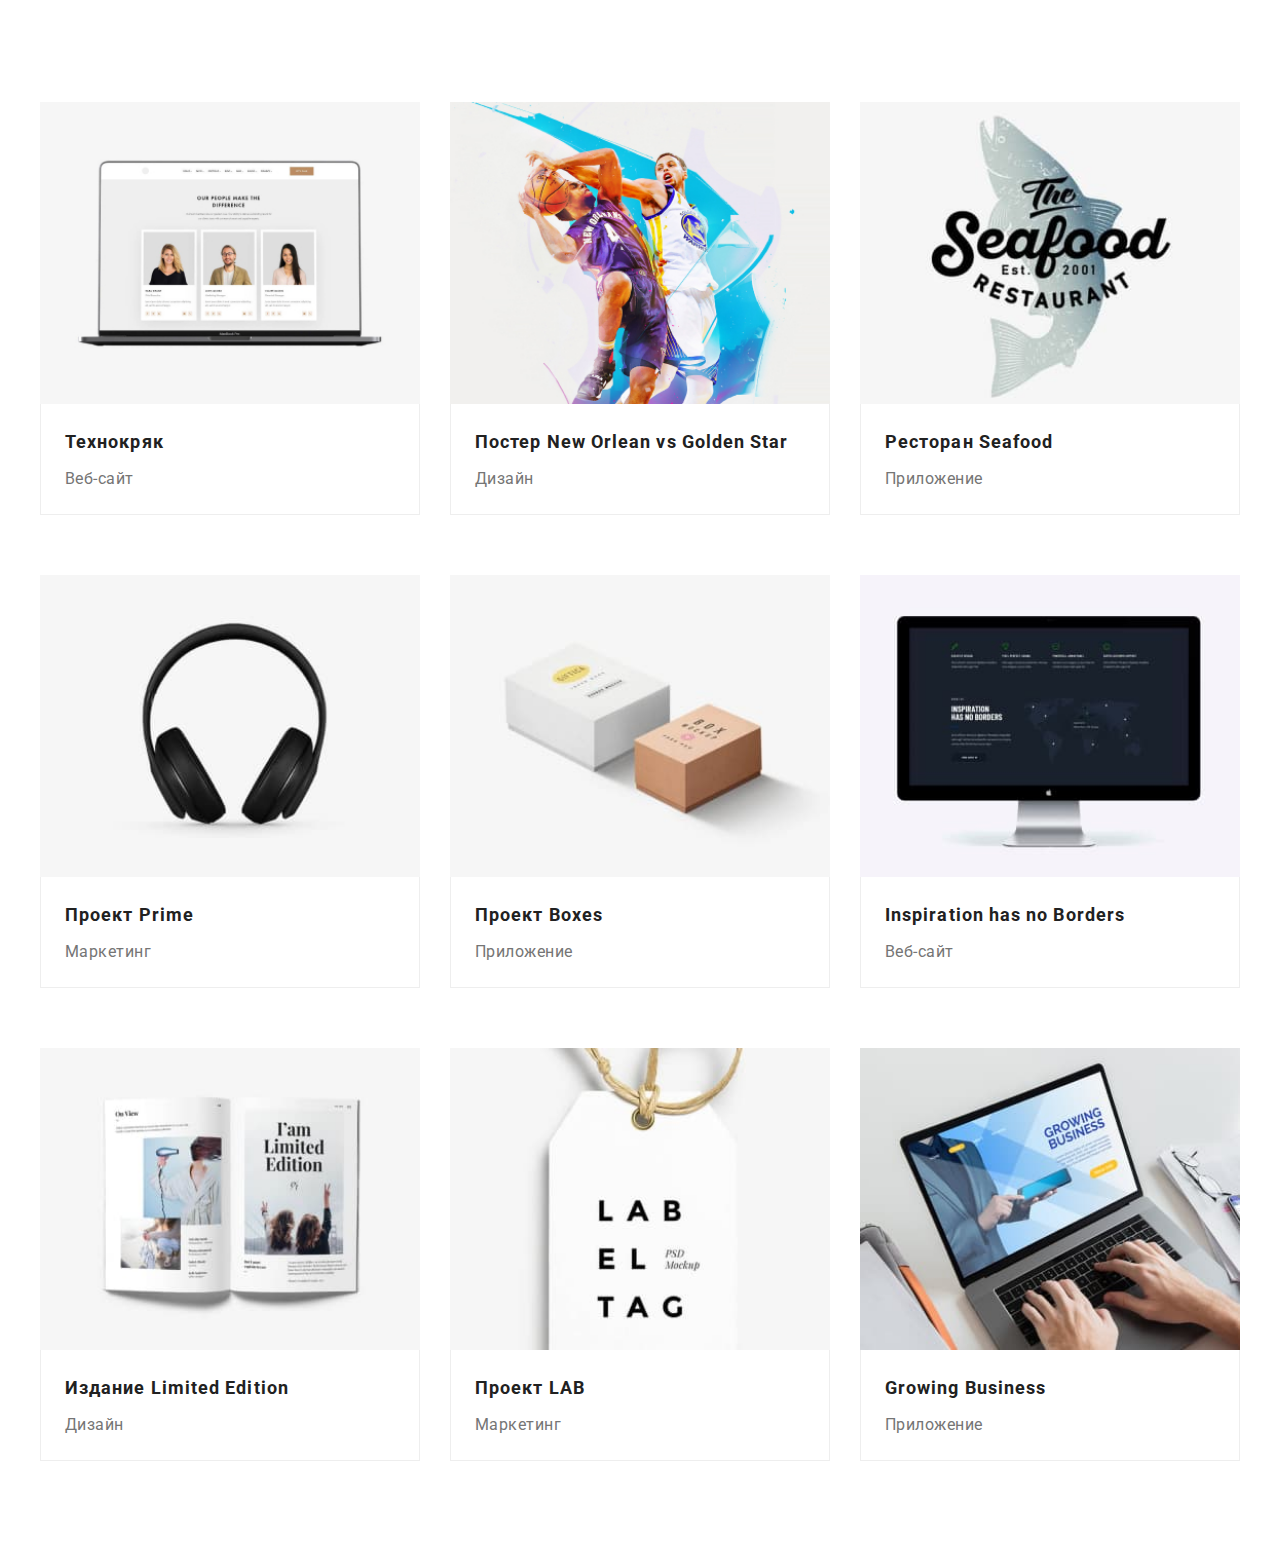
==== portfolio.html @ 2f684498 "!!!" ====
<!DOCTYPE html>
<html lang="ru">
  <head>
    <meta charset="UTF-8" />
    <meta http-equiv="X-UA-Compatible" content="IE=edge" />
    <meta name="viewport" content="width=device-width, initial-scale=1.0" />
    <title>WebStudio</title>
    <link rel="preconnect" href="https://fonts.googleapis.com" />
    <link rel="preconnect" href="https://fonts.gstatic.com" crossorigin />
    <link
      href="https://fonts.googleapis.com/css2?family=Raleway:wght@700&family=Roboto:wght@400;500;700;900&display=swap"
      rel="stylesheet"
    />
    <link
      rel="stylesheet"
      href="https://cdnjs.cloudflare.com/ajax/libs/modern-normalize/1.1.0/modern-normalize.min.css"
      integrity="sha512-wpPYUAdjBVSE4KJnH1VR1HeZfpl1ub8YT/NKx4PuQ5NmX2tKuGu6U/JRp5y+Y8XG2tV+wKQpNHVUX03MfMFn9Q=="
      crossorigin="anonymous"
      referrerpolicy="no-referrer"
    />
	 <link rel="stylesheet" href="./Css/main.min.css" />
  </head>
  <body>
  <!--header-->
  <!-- <header class="header">
	<div class="container">
	  <a href="#" class="header__logo"
		 >Web<span class="header__desk">Studio</span></a
	  >
	  <nav class="nav">
		 <ul class="header-nav__list list">
			<li class="header-nav__item">
			  <a
				 href="./index.html"
				 class="header-nav__link link"
			  >
				 Студия</a
			  >
			</li>
			<li class="header-nav__item">
			  <a href="./portfolio.html" class="header-nav__link header-nav__link--current link"
				 >Портфолио</a
			  >
			</li>
			<li class="header-nav__item">
			  <a href="#контакты" class="header-nav__link link">Контакты</a>
			</li>
		 </ul>
	  </nav>
	  <ul class="items list">
		 <li class="items__item">
			<a href="mailto:info@devstudio.com" class="items__contact link">
			  <svg class="items__mail" width="16px" height="12px">
				 <use href="./images/symbol-defs2.svg#icon-envelopehover1"></use>
			  </svg>
			  info@devstudio.com</a
			>
		 </li>
		 <li class="items__item">
			<a href="tel:+380961111111" class="items__contact link">
			  <svg class="items__phone" width="10px" height="16px">
				 <use href="./images/symbol-defs2.svg#icon-smartphone1"></use>
			  </svg>
			  +38 096 111 11 11</a
			>
		 </li>
	  </ul>
	</div>
 </header> -->
    <!-- main content -->
    <main>
      <section class="project-section section">
        <h1 class="visually-hidden">Наши работы</h1>
        <div class="container">
          <!-- <ul class="main-list list">
            <li class="main-list__btn">
              <button type="button" class="main-list__button">Все</button>
            </li>
            <li class="main-list__btn">
              <button type="button" class="main-list__button">Веб-сайты</button>
            </li>
            <li class="main-list__btn">
              <button type="button" class="main-list__button">Приложения</button>
            </li>
            <li class="main-list__btn">
              <button type="button" class="main-list__button">Дизайн</button>
            </li>
            <li class="main-list__btn">
              <button type="button" class="main-list__button">Маркетинг</button>
            </li>
          </ul> -->
          <ul class="project-list list">
            <li class="project-list__info">
              <div class="project-list__item">
                <a href="" class="project-list__link link">
						<div class="project-list__pic">
                    <img
                      src="./images/img 143.jpg"
                      alt="фото сотрудников"
                      width="100%" 
                    />
                    <div class="project-list__thumb">
                      <p class="project-list__desk">
                        Ресурс предлагает комплексные предложения с разным
                        уровнем функционала и сервисов. Все это позволит
                        посетителю получить исчерпывающие сведения о компании
                        или частном лице.
                      </p>
                    </div>
                  </div>
                  <div class="project">
                    <h2 class="project-title">Технокряк</h2>
                    <p class="project-text">Веб-сайт</p>
                  </div>
                </a>
              </div>
            </li>
            <li class="project-list__info">
              <div class="project-list__item">		
                <a href="" class="project-list__link link">
						<div class="project-list__pic">
                  <img
                    src="./images/img.jpg"
                    alt="игра в батскетбол"
                    width="100%" 
                  />
						<div class="project-list__thumb">
							<p class="project-list__desk">
							  Ресурс предлагает комплексные предложения с разным
							  уровнем функционала и сервисов. Все это позволит
							  посетителю получить исчерпывающие сведения о компании
							  или частном лице.
							</p>
						 </div>
					   </div>
                  <div class="project">
                    <h2 lang="en" class="project-title">
                      Постер New Orlean vs Golden Star
                    </h2>
                    <p class="project-text">Дизайн</p>
                  </div>
					</div>
                </a>        
            </li>
            <li class="project-list__info">
              <div class="project-list__item">				
                <a href="" class="project-list__link link">
						<div class="project-list__pic">
                  <img src="./images/img11.png" alt="ресторан"  width="100%"  />
						<div class="project-list__thumb">
							<p class="project-list__desk">
							  Ресурс предлагает комплексные предложения с разным
							  уровнем функционала и сервисов. Все это позволит
							  посетителю получить исчерпывающие сведения о компании
							  или частном лице.
							</p>
						 </div>
					</div>
                  <div class="project">
                    <h2 class="project-title">Ресторан Seafood</h2>
                    <p class="project-text">Приложение</p>
                  </div>
					</div>
                </a>             
            </li>
            <li class="project-list__info">
              <div class="project-list__item">				
                <a href="" class="project-list__link link">
						<div class="project-list__pic">
                   <img src="./images/img21.png" alt="наушники"  width="100%"  />
						  <div class="project-list__thumb">
							 <p class="project-list__desk">
							  Ресурс предлагает комплексные предложения с разным
							  уровнем функционала и сервисов. Все это позволит
							  посетителю получить исчерпывающие сведения о компании
							  или частном лице.
							</p>
						  </div>
					    </div>
                  <div class="project">
                    <h2 class="project-title">Проект Prime</h2>
                    <p class="project-text">Маркетинг</p>
                  </div>
					</div>
                </a>      
            </li>
            <li class="project-list__info">
              <div class="project-list__item">
                <a href="" class="project-list__link link">
						<div class="project-list__pic">
                  <img src="./images/img33.png" alt="коробки"  width="100%"  />
						<div class="project-list__thumb">
							<p class="project-list__desk">
							  Ресурс предлагает комплексные предложения с разным
							  уровнем функционала и сервисов. Все это позволит
							  посетителю получить исчерпывающие сведения о компании
							  или частном лице.
							</p>
						 </div>
					</div>
                  <div class="project">
                    <h2 class="project-title">Проект Boxes</h2>
                    <p class="project-text">Приложение</p>
                  </div>
					</div>
                </a>            
            </li>
            <li class="project-list__info">
              <div class="project-list__item">				
                <a href="" class="project-list__link link">
						<div class="project-list__pic">
                  <img src="./images/img44.png" alt="компьютер"  width="100%"  />
						<div class="project-list__thumb">
							<p class="project-list__desk">
							  Ресурс предлагает комплексные предложения с разным
							  уровнем функционала и сервисов. Все это позволит
							  посетителю получить исчерпывающие сведения о компании
							  или частном лице.
							</p>
						 </div>
					</div>
                  <div class="project">
                    <h2 lang="en" class="project-title">
                      Inspiration has no Borders
                    </h2>
                    <p class="project-text">Веб-сайт</p>
                  </div>
					</div>
                </a>
            </li>
            <li class="project-list__info">
              <div class="project-list__item">
                <a href="" class="project-list__link link">
						<div class="project-list__pic">
                  <img src="./images/img55.png" alt="Книга"  width="100%"   />
						<div class="project-list__thumb">
							<p class="project-list__desk">
							  Ресурс предлагает комплексные предложения с разным
							  уровнем функционала и сервисов. Все это позволит
							  посетителю получить исчерпывающие сведения о компании
							  или частном лице.
							</p>
						 </div>
					</div>
                  <div class="project">
                    <h2 class="project-title">Издание Limited Edition</h2>
                    <p class="project-text">Дизайн</p>
                  </div>
					</div>
                </a>
            </li>
            <li class="project-list__info">
              <div class="project-list__item">
                <a href="" class="project-list__link link">
						<div class="project-list__pic">
                  <img src="./images/img66.png" alt="Бирка" width="100%" />		
						<div class="project-list__thumb">
							<p class="project-list__desk">
							  Ресурс предлагает комплексные предложения с разным
							  уровнем функционала и сервисов. Все это позволит
							  посетителю получить исчерпывающие сведения о компании
							  или частном лице.
							</p>
						 </div>
					</div>
                  <div class="project">
                    <h2 class="project-title">Проект LAB</h2>
                    <p class="project-text">Маркетинг</p>
                  </div>
					</div>
                </a>
            </li>
            <li class="project-list__info">
              <div class="project-list__item">
                <a href="" class="project-list__link link">
						<div class="project-list__pic">
                  <img src="./images/img77.png" alt="Ноутбук" width="100%"  />
						<div class="project-list__thumb">
							<p class="project-list__desk">
							  Ресурс предлагает комплексные предложения с разным
							  уровнем функционала и сервисов. Все это позволит
							  посетителю получить исчерпывающие сведения о компании
							  или частном лице.
							</p>
						 </div>
					</div>
                  <div class="project">
                    <h2 lang="en" class="project-title">Growing Business</h2>
                    <p class="project-text">Приложение</p>
                  </div>
					</div>
                </a>
            </li>
          </ul>
        </div>
      </section>
    </main>
    <!-- footer -->
	 <!-- <footer class="footer">
      <div class="container box">
        <div class="footer-contact">
          <a href="#" class="footer-logo"
            >Web<span class="footer-desk">Studio</span></a
          >
          <ul id="контакты" class="footer-list list">
            <li class="footer-list__item">
              <a href="#контакты" class="footer-list__adress link"
                >г. Киев, пр-т Леси Украинки, 26</a
              >
            </li>
            <li class="footer-list__item">
              <a href="mailto:info@devstudio.com" class="footer-list__link link"
                >info@devstudio.com</a
              >
            </li>
            <li class="footer-list__item">
              <a href="tel:+380961111111" class="footer-list__link link"
                >+38 096 111 11 11</a
              >
            </li>
          </ul>
        </div>
        <div class="footer-icon">
          <p class="footer-text">присоединяйтесь</p>
          <ul class="footer-item">
            <li class="footer-item__link">
              <a href="#">
                <svg class="footer-item__element" width="20px" height="20px">
                  <use href="./images/symbol-defs2.svg#icon-instagram2"></use>
                </svg>
              </a>
            </li>
            <li class="footer-item__link">
              <a href="#">
                <svg class="footer-item__element" width="20px" height="20px">
                  <use href="./images/symbol-defs2.svg#icon-twitter1"></use>
                </svg>
              </a>
            </li>
            <li class="footer-item__link">
              <a href="#">
                <svg class="footer-item__element" width="20px" height="20px">
                  <use href="./images/symbol-defs2.svg#icon-facebook1"></use>
                </svg>
              </a>
            </li>
            <li class="footer-item__link">
              <a href="#">
                <svg class="footer-item__element" width="20px" height="20px">
                  <use href="./images/symbol-defs2.svg#icon-linkedin1"></use>
                </svg>
              </a>
            </li>
          </ul>
        </div>
        <form class="footer-form">
          <p class="text-form">Подпишитесь на рассылку</p>
          <div class="footer-email">
            <input
              class="footer-input"
              type="email"
              name="mail"
              placeholder="E-mail"
            />
            <button class="footer-btn">
              <p class="text-btn">Подписаться</p>
              <svg class="footer-pilot" width="24px" height="24px">
                <use href="./images/symbol-defs2.svg#icon-icon-send1"></use>
              </svg>
            </button>
          </div>
        </form>
      </div>
    </footer> -->
  </body>
</html>
---- Css/main.min.css ----
:root{--title-color: #212121;--main-font: roboto, sans-serif;--logo-color: #2196f3;--contact-color: #757575}body{font-family:var(--main-font);background-color:#fff;color:var(--title-color)}.container{position:relative;width:100%;padding-right:15px;padding-left:15px;margin:0 auto}@media screen and (min-width: 480px){.container{max-width:480px}}@media screen and (min-width: 768px){.container{max-width:768px}}@media screen and (min-width: 1200px){.container{max-width:1200px}}.title{font-weight:700;font-size:28px;line-height:1.17;letter-spacing:.03em;text-align:center;margin-bottom:30px;color:var(--title-color);margin-top:0px}@media screen and (min-width: 1200px){.title{font-weight:700;font-size:36px;line-height:1.17;letter-spacing:.03em}}@media screen and (min-width: 1200px){.title{margin-bottom:50px}}.img{display:block;max-width:100%;height:auto;width:100%}.header .container{display:flex;justify-content:space-between;align-items:center}.header{background-color:#fff;padding:0 px;border:1px solid #ececec}.nav .link{display:block;padding-top:32px;padding-bottom:32px}.header__logo{width:134px;height:28px}.list{list-style:none}.header__logo,.footer-logo{display:inline-block;font-family:"Raleway";font-style:normal;font-weight:700;font-size:24px;line-height:1.17;letter-spacing:.03em;color:var(--logo-color)}.header__desk,.footer-desk{color:#000}.menu-open-btn{display:block;width:40px;height:40px;padding:0px;margin-left:auto}.logo,.header__logo,.footer-logo,.link{text-decoration:none}.link{transition:color 250ms cubic-bezier(0.4, 0, 0.2, 1)}.link:hover,.link:focus{color:var(--logo-color)}.menu-open__icon{display:block}.mobile-menu__close{background-color:#fff;position:absolute;width:40px;height:40px;top:10px;right:15px;padding:11px;border:none;border-radius:50%;outline:rgba(0,0,0,0)}.mobile-menu__close:hover{fill:var(--logo-color)}.mobile-menu__close:focus{fill:var(--logo-color)}.mobile-nav{margin-top:48px;margin-left:40px}.mob-menu__list{padding:0px;margin:0px}.mob-menu__item:not(:last-child){margin-bottom:32px}.mob-menu__link{font-weight:500;font-size:40px;line-height:1.17;letter-spacing:.02em;color:#212121}.mob-menu__link:hover,.mob-menu__link:focus{color:var(--logo-color)}.mob-items__list{list-style:none;padding:0px;margin-left:40px}.mob-items__item{font-weight:500;font-size:34px;line-height:1.17;letter-spacing:.02em;color:#757575;margin-bottom:32px}.mob-items__contact{color:#757575}.mob-items__phone{color:#757575}.mob-items__mail{font-weight:500;font-size:24px;line-height:1.17;letter-spacing:.02em}.mob-item{list-style:none;display:flex;font-weight:500;font-size:18px;line-height:1.22;letter-spacing:.02em;padding:0px;margin-left:40px}.mobile-soc{text-decoration:none;margin-right:20px;color:#757575}.mobile-soc:hover,.mobile-soc:focus{color:var(--logo-color)}.mobile-soc::after{content:"";position:absolute;width:1px;height:22px;background-color:#757575;margin-left:10px}.header-nav__list,.items{font-weight:500;font-size:14px;line-height:1.14;letter-spacing:.02em;margin:0px;padding:0px}.header-nav__link.header-nav__link--current{color:var(--logo-color)}.header-nav__link.header-nav__link--current::after{content:"";position:absolute;bottom:-1px;left:0;background-color:#2196f3;width:100%;height:4px;border-radius:2px}.header-nav__link{position:relative;font-weight:500;font-size:14px;line-height:1.14;letter-spacing:.02em;color:var(--title-color)}.header-nav__list .header-nav__item{margin-right:50px}.header-nav__list .header-nav__item :last-child{margin-right:0}.header-nav__list{display:none}.items{display:none;margin-left:auto}.items .items__item+.items__item{margin-left:30px}.items__contact{display:flex;align-items:center;color:var(--contact-color)}.items__contact:hover,.items__contact:focus{fill:var(--logo-color)}.items__contact:hover svg,.items__contact:focus svg{fill:var(--logo-color)}.items__mail{margin-right:10px;fill:#757575;transition:fill 250ms cubic-bezier(0.4, 0, 0.2, 1)}.items__mail:hover{fill:var(--logo-color)}.items__phone{margin-right:10px;fill:#757575;transition:fill 250ms cubic-bezier(0.4, 0, 0.2, 1)}.items__phone:hover{fill:var(--logo-color)}.hero__section{max-width:1600px;width:100%;height:auto;margin-left:auto;margin-right:auto;background-color:gray;background-image:linear-gradient(to right, rgba(47, 48, 58, 0.4), rgba(47, 48, 58, 0.4)),url(../images/Header_bg_mabile.jpg);background-size:cover}@media(min-device-pixel-ratio: 2),(min-resolution: 192dpi),(min-resolution: 2dppx){.hero__section{background-image:linear-gradient(to right, rgba(47, 48, 58, 0.4), rgba(47, 48, 58, 0.4)),url(../images/Header_bg_mabile_2x.jpg)}}@media screen and (min-width: 768px){.hero__section{background-image:linear-gradient(to right, rgba(47, 48, 58, 0.4), rgba(47, 48, 58, 0.4)),url(../images/Header_bg_tab.jpg);background-size:cover}}@media screen and (min-width: 768px)and (min-device-pixel-ratio: 2),screen and (min-width: 768px)and (min-resolution: 192dpi),screen and (min-width: 768px)and (min-resolution: 2dppx){.hero__section{background-image:linear-gradient(to right, rgba(47, 48, 58, 0.4), rgba(47, 48, 58, 0.4)),url(../images/Header_bg_tab_2x.jpg)}}@media screen and (min-width: 1200px){.hero__section{background-image:linear-gradient(to right, rgba(47, 48, 58, 0.4), rgba(47, 48, 58, 0.4)),url(../images/Img21.jpg);background-size:cover}}@media screen and (min-width: 1200px)and (min-device-pixel-ratio: 2),screen and (min-width: 1200px)and (min-resolution: 192dpi),screen and (min-width: 1200px)and (min-resolution: 2dppx){.hero__section{background-image:linear-gradient(to right, rgba(47, 48, 58, 0.4), rgba(47, 48, 58, 0.4)),url(../images/Img_bg_2x.jpg)}}.hero__section{background-color:#2f303a;padding:200px 0px}@media screen and (min-width: 480px){.hero__section{padding:118px 45px}}@media screen and (min-width: 480px){.section{padding-bottom:60px}}@media screen and (min-width: 1200px){.section{padding-top:94px;padding-bottom:94px}}.hero__text{display:block;margin-bottom:30px;margin-top:0;text-align:center;text-transform:uppercase;color:#fff}@media screen and (min-width: 320px){.hero__text{font-weight:900;font-size:20px;line-height:1.36;letter-spacing:.06em}}@media screen and (min-width: 480px){.hero__text{font-size:26px}}@media screen and (min-width: 1200px){.hero__text{font-size:44px}}.hero__button{font-family:"Roboto";font-style:normal;color:#fff;cursor:pointer;background-color:var(--logo-color);padding:10px 32px;margin:0px 700px 200px 700;display:block;margin:0 auto;border-radius:4px;border:0px;transition:background-color 250ms cubic-bezier(0.4, 0, 0.2, 1),color 250ms cubic-bezier(0.4, 0, 0.2, 1);position:absolute;left:50%;transform:translate(-50%)}@media screen and (min-width: 320px){.hero__button{font-weight:700;font-size:11px;line-height:1.88;letter-spacing:.06em}}@media screen and (min-width: 480px){.hero__button{font-weight:700;font-size:14px;line-height:1.88;letter-spacing:.06em}}.hero__button:hover,.hero__button:focus{color:#fff;background-color:#188ce8}.visually-hidden{position:absolute;width:1px;height:1px;margin:-1px;border:0;padding:0;white-space:nowrap;clip-path:inset(100%);clip:rect(0 0 0 0);overflow:hidden}.benefist-list{display:flex;flex-wrap:wrap;gap:30px;padding:0px}.benefist-list__item{max-width:100%}@media screen and (min-width: 768px){.benefist-list__item{width:calc((100% - 60px)/2)}}@media screen and (min-width: 1200px){.benefist-list__item{width:calc((100% - 90px)/4)}}.benefist-list__item::before{display:block;content:"";background-size:70px 70px;margin-bottom:30px;height:120px;background-repeat:no-repeat;background-position:center;background-color:#f5f4fa}.icon-antenna::before{background-image:url(../images/antenna1.svg)}.icon-time::before{background-image:url(../images/clock1.svg)}.icon-diagram::before{background-image:url(../images/Vector.svg)}.icon-astronaut::before{background-image:url(../images/astronaut1.svg)}.benefist-list__title{font-weight:700;font-size:14px;line-height:1.14;letter-spacing:.03em;text-transform:uppercase;text-align:center;color:var(--title-color);margin-top:0px;margin-bottom:10px}.benefist-list__text{font-weight:400;font-size:14px;line-height:1.71;letter-spacing:.03em;color:var(--contact-color);margin:0px}img{display:block;max-width:100%;height:auto;position:relative}.case-section.section{padding-top:0px}@media screen and (max-width: 1199px){.case-section.section{position:absolute;width:1px;height:1px;margin:-1px;border:0;padding:0;white-space:nowrap;clip-path:inset(100%);clip:rect(0 0 0 0);overflow:hidden}}.case-list__destop{position:relative}.case-list__desk{font-weight:700;font-size:14px;line-height:1.14;letter-spacing:.03em;text-align:center;text-transform:uppercase;margin:0px;padding-top:27px;padding-bottom:27px;color:#fff}.case-list__text{position:absolute;text-align:center;width:100%;bottom:0px;background-color:rgba(47,48,58,.8)}.case-list{display:flex;justify-content:space-between;padding:0px;margin:0 -30px 0 0}.case-list__item{width:calc((100% - 60px)/3);margin-right:30px}.team-section{background-color:#f5f4fa}.team-heading{font-weight:700;font-size:36px;line-height:1.17;letter-spacing:.03em;text-align:center;color:var(--title-color)}.team-list{display:flex;flex-wrap:wrap;gap:30px;padding:0px}.team-list__item{width:100%}@media screen and (min-width: 768px){.team-list__item{width:calc((100% - 60px)/2)}}@media screen and (min-width: 1200px){.team-list__item{width:calc((100% - 90px)/4)}}.team-list__title{font-weight:500;font-size:16px;line-height:1.19;letter-spacing:.03em;text-align:center;color:var(--title-color);margin-top:0px;margin-bottom:10px}.team-list__text{font-weight:400;font-size:16px;line-height:1.19;letter-spacing:.03em;text-align:center;color:var(--contact-color);margin:0px}.team-list__item{background:#fff;box-shadow:0px 1px 3px rgba(0,0,0,.12),0px 1px 1px rgba(0,0,0,.14),0px 2px 1px rgba(0,0,0,.2);border-radius:0px 0px 4px 4px}.team-list__description{padding-top:30px;padding-bottom:30px}.team-list__icon{display:flex;justify-content:center;padding:0px;margin:0px;margin-top:16px;list-style:none}.team-list__links:not(:last-child){margin-right:10px}.team-list__links a{display:flex;justify-content:center;align-items:center;width:44px;height:44px;border-radius:50%;fill:#afb1b8;transition:background-color 250ms cubic-bezier(0.4, 0, 0.2, 1),outline 250ms cubic-bezier(0.4, 0, 0.2, 1)}.team-list__links a:hover,.team-list__links a:focus{background-color:#188ce8;outline:none}.team-list__links a svg{transition:fill 250ms cubic-bezier(0.4, 0, 0.2, 1)}.team-list__links a:hover svg,.team-list__links a:focus svg{fill:#fff}.clients-list{display:flex;justify-content:space-between;display:flex;flex-wrap:wrap;gap:30px;list-style:none;padding-left:0px;margin-top:0px;margin-bottom:0px}.clients-list li.clients-list__link{max-width:100%}@media screen and (min-width: 480px){.clients-list li.clients-list__link{width:calc((100% - 30px)/2)}}@media screen and (min-width: 768px){.clients-list li.clients-list__link{width:calc((100% - 60px)/3)}}@media screen and (min-width: 1200px){.clients-list li.clients-list__link{width:calc((100% - 150px)/6)}}.clients-list li.clients-list__link a{display:flex;justify-content:center;align-items:center;height:90px;border:1px solid #afb1b8;border-radius:4px;fill:#afb1b8;transition:border-color 250ms cubic-bezier(0.4, 0, 0.2, 1),fill 250ms cubic-bezier(0.4, 0, 0.2, 1)}.clients-list li.clients-list__link a:hover,.clients-list li.clients-list__link a:focus{border-color:#2196f3;fill:#2196f3;outline:rgba(0,0,0,0)}.clients-list li.clients-list__link:last-child{margin-right:0px}.footer-list__adress{font-weight:400;font-size:14px;line-height:1.71;letter-spacing:.03em;color:#fff}.footer-list__link{font-weight:400;font-size:14px;line-height:1.71;letter-spacing:.03em;color:rgba(255,255,255,.6)}.footer-logo{margin-bottom:20px}.footer-list__item:not(:last-child){margin-bottom:9px}.footer{background-color:#2f303a;padding-bottom:60px;padding-top:60px}.footer-list.list{padding-left:0px;margin:0px}.box{display:flex;flex-wrap:wrap}.footer-text{font-weight:700;font-size:14px;line-height:1.14;letter-spacing:.03em;text-transform:uppercase;color:#fff;margin:0px;margin-bottom:20px}.footer-item{display:flex;padding:0px;margin:0px;list-style:none}.footer-item__link a{display:flex;justify-content:center;align-items:center;width:44px;height:44px;border-radius:50%;fill:#fff;background:rgba(255,255,255,.1);transition:background-color 250ms cubic-bezier(0.4, 0, 0.2, 1),fill 250ms cubic-bezier(0.4, 0, 0.2, 1),outline 250ms cubic-bezier(0.4, 0, 0.2, 1)}.footer-item__link a:hover,.footer-item__link a:focus{background-color:#188ce8;fill:#fff;outline:0}.footer-item__link:not(:last-child){margin-right:10px}.clients-list{display:block;display:flex;justify-content:space-between;list-style:none;padding-left:0px;margin-top:0px;margin-bottom:0px}.clients-list li.clients-link{width:calc((100% - 150px)/6);margin-right:30px}.clients-list li.clients-link a{display:flex;justify-content:center;align-items:center;height:90px;border:1px solid #afb1b8;border-radius:4px;fill:#afb1b8;transition:border-color 250ms cubic-bezier(0.4, 0, 0.2, 1),fill 250ms cubic-bezier(0.4, 0, 0.2, 1)}.clients-list li.clients-link a:hover,.clients-list li.clients-link a:focus{border-color:#2196f3;fill:#2196f3;outline:rgba(0,0,0,0)}.clients-list li.clients-link:last-child{margin-right:0px}.footer-form{margin-left:auto}.footer-email{display:inline-block;display:flex;flex-wrap:wrap;gap:30px;max-width:100%}.text-form{font-weight:700;font-size:14px;line-height:1.14;letter-spacing:.03em;text-transform:uppercase;color:#fff;margin:0px 0px 20px 0px}.footer-btn{display:flex;justify-content:center;align-items:center;height:50px;width:200px;padding:0px;background:#2196f3;border:none;border-radius:4px;margin-left:12px;cursor:pointer}.footer-btn:hover,.footer-btn:focus{color:#fff;background-color:#188ce8}.footer-input{width:100%;height:50px;border:1px solid rgba(255,255,255,.3);color:rgba(255,255,255,.6);background-color:#2f303a;border-radius:4px;padding-left:16px}.text-btn{font-weight:700;font-size:16px;line-height:1.88;margin:0px;padding:0px;color:#fff}.footer-pilot{margin-left:10px;fill:#fff}.footer-desk{color:#fff}.main-list{display:flex;justify-content:center;padding-left:0px;margin-top:0px;margin-bottom:50px}.main-list .main-list__btn{margin-right:8px}.main-list__button{font-family:"Roboto";font-weight:500;font-size:16px;line-height:1.62;letter-spacing:.03em;text-align:center;color:var(--title-color);cursor:pointer;padding:6px 22px;border:0px;border-radius:4px;transition:color 250ms cubic-bezier(0.4, 0, 0.2, 1),background-color 250ms cubic-bezier(0.4, 0, 0.2, 1),box-shadow 250ms cubic-bezier(0.4, 0, 0.2, 1),border-radius 250ms cubic-bezier(0.4, 0, 0.2, 1)}.main-list .main-list__button:last-child{margin-right:0px}.main-list__button:hover,.main-list__button:focus{color:#fff;background-color:var(--logo-color);box-shadow:0px 3px 1px rgba(0,0,0,.1),0px 1px 2px rgba(0,0,0,.08),0px 2px 2px rgba(0,0,0,.12);border-radius:4px}.project-title{font-weight:700;font-size:18px;line-height:2;letter-spacing:.06em;color:var(--title-color);margin-top:0px;margin-bottom:4px}.project{padding:20px 24px 20px 24px;border:1px solid #eee;border-top:none}.project-text{font-weight:400;font-size:16px;line-height:1.88;letter-spacing:.03em;color:var(--contact-color);margin:0px}.project-list{background-color:#fff}.project-list__link{display:block;transition:box-shadow 250ms cubic-bezier(0.4, 0, 0.2, 1)}.project-list__link:hover{box-shadow:0px 1px 1px rgba(0,0,0,.12),0px 4px 4px rgba(0,0,0,.06),1px 4px 6px rgba(0,0,0,.16)}.project-list__link:focus{box-shadow:0px 1px 1px rgba(0,0,0,.12),0px 4px 4px rgba(0,0,0,.06),1px 4px 6px rgba(0,0,0,.16)}.project-list{display:flex;flex-wrap:wrap;gap:30px}.project-list{margin:0 -30px -30px 0;padding:0}.project-list__info{width:100%;margin-bottom:30px}@media screen and (min-width: 768px){.project-list__info{width:calc((100% - 30px)/2)}}@media screen and (min-width: 1200px){.project-list__info{width:calc((100% - 90px)/3)}}.project-list__pic{position:relative;overflow:hidden}.project-list__thumb{position:absolute;width:370px;height:294px;top:100%;display:flex;align-items:center;background-color:rgba(33,150,243,.9);padding:0px 24px;transition:transform 250ms cubic-bezier(0.4, 0, 0.2, 1)}.project-list__link:hover .project-list__thumb{opacity:1;transform:translatey(-100%)}.project-list__link:focus .project-list__thumb{opacity:1;transform:translatey(-100%);outline:none}.project-list__desk{display:inline-block;font-weight:400;font-size:18px;line-height:1.56;letter-spacing:.03em;color:#fff;margin:0px}.backdrop{position:fixed;top:0;left:0;width:100%;height:100%;background-color:rgba(0,0,0,.2);z-index:1;overflow-y:scroll}.modal{position:absolute;top:50%;left:50%;transform:translate(-50%, -50%) scale(1);padding:40px;border-radius:4px;background-color:#fff;box-shadow:0px 1px 3px rgba(0,0,0,.12),0px 1px 1px rgba(0,0,0,.14),0px 2px 1px rgba(0,0,0,.2);transition:transform 500ms cubic-bezier(0.4, 0, 0.2, 1)}@media screen and (min-width: 320px){.modal{min-width:330px;min-height:540px}}@media screen and (min-width: 480px){.modal{min-width:450px;min-height:609px}}@media screen and (min-width: 1200px){.modal{min-width:528px;min-height:581px}}.backdrop.is-hidden .modal{transform:translate(-50%, -50%) scale(0.9);transition:transform 500ms cubic-bezier(0.4, 0, 0.2, 1)}.modal-title{display:block;font-weight:700;font-size:20px;line-height:1.15;letter-spacing:.03em;text-align:center;color:#212121;margin:0px;margin-bottom:30px}.modal-form{display:block}.modal-textarea__comment{font-weight:400;font-size:12px;line-height:1.17;letter-spacing:.01em;color:#757575}.modal-textarea__info{resize:none;font-weight:400;font-size:12px;line-height:1.17;letter-spacing:.01em;width:100%;height:120px;outline:rgba(0,0,0,0);margin-top:4px;border-radius:4px;padding:12px 16px;border:1px solid rgba(33,33,33,.2);transition:color 250ms cubic-bezier(0.4, 0, 0.2, 1)}.modal-textarea__info:focus{border:1px solid #2196f3}.modal-textarea{width:100%;padding:0px}.form-field{position:relative;margin:auto;margin-bottom:30px}.mail{margin-bottom:10px}.form-field__imput{display:inline-block;font-weight:400;font-size:12px;line-height:1.17;letter-spacing:.01em;width:100%;height:40px;padding-left:45px;border-radius:4px;outline:rgba(0,0,0,0);border:1px solid rgba(33,33,33,.2);transition:color 250ms cubic-bezier(0.4, 0, 0.2, 1)}.form-field__imput:focus{border:1px solid #2196f3}.modal-label{position:absolute;left:0px;top:-17px;font-weight:400;font-size:12px;line-height:1.17;letter-spacing:.01em;color:#757575}.form-field__icon{position:absolute;left:12px;top:50%;transform:translateY(-50%);transition:fiil 250ms cubic-bezier(0.4, 0, 0.2, 1)}.form-field__imput:focus+.form-field__icon{fill:#2196f3}.checkbox{font-weight:400;font-size:14px;line-height:1.17;letter-spacing:.03em;-webkit-appearance:none;-moz-appearance:none;appearance:none;position:absolute}.check-field{display:flex;align-items:center;gap:7px;margin-left:14px;margin-top:20px;margin-bottom:30px}.checkbox__icon{display:inline-block;width:16px;height:15px;border:2px solid #212121;border-radius:2px}.checkbox:checked+.checkbox__icon{background-color:#2196f3;background-image:url(../images/iconcheck1.svg);background-size:12px auto;background-position:50% 50%;background-origin:border-box;border-color:#2196f3}.checkbox:focus+.checkbox__icon{border-color:#2196f3}.checkbox__text{font-weight:400;font-size:14px;line-height:1.71;letter-spacing:.03em;color:#757575}.checkbox-link{color:#2196f3}.checkbox-link:hover{text-decoration:none}.check-button__btn{font-weight:700;font-size:16px;line-height:1.88;color:#fff;background-color:#2196f3;padding:10px 55px;border:none;border-radius:4px;cursor:pointer}.check-button__btn:hover,.check-button__btn:focus{color:#fff;background-color:#188ce8}.check-button{display:flex;justify-content:center}.modal-button{position:absolute;width:30px;height:30px;top:8px;right:8px;padding:6px;border:1px solid rgba(0,0,0,.1);border-radius:50%;background-color:#fff;outline:rgba(0,0,0,0);cursor:pointer}.modal-button:hover{fill:var(--logo-color)}.modal-button:focus{fill:var(--logo-color)}.backdrop.is-hidden{opacity:0;pointer-events:none}/*# sourceMappingURL=main.min.css.map */
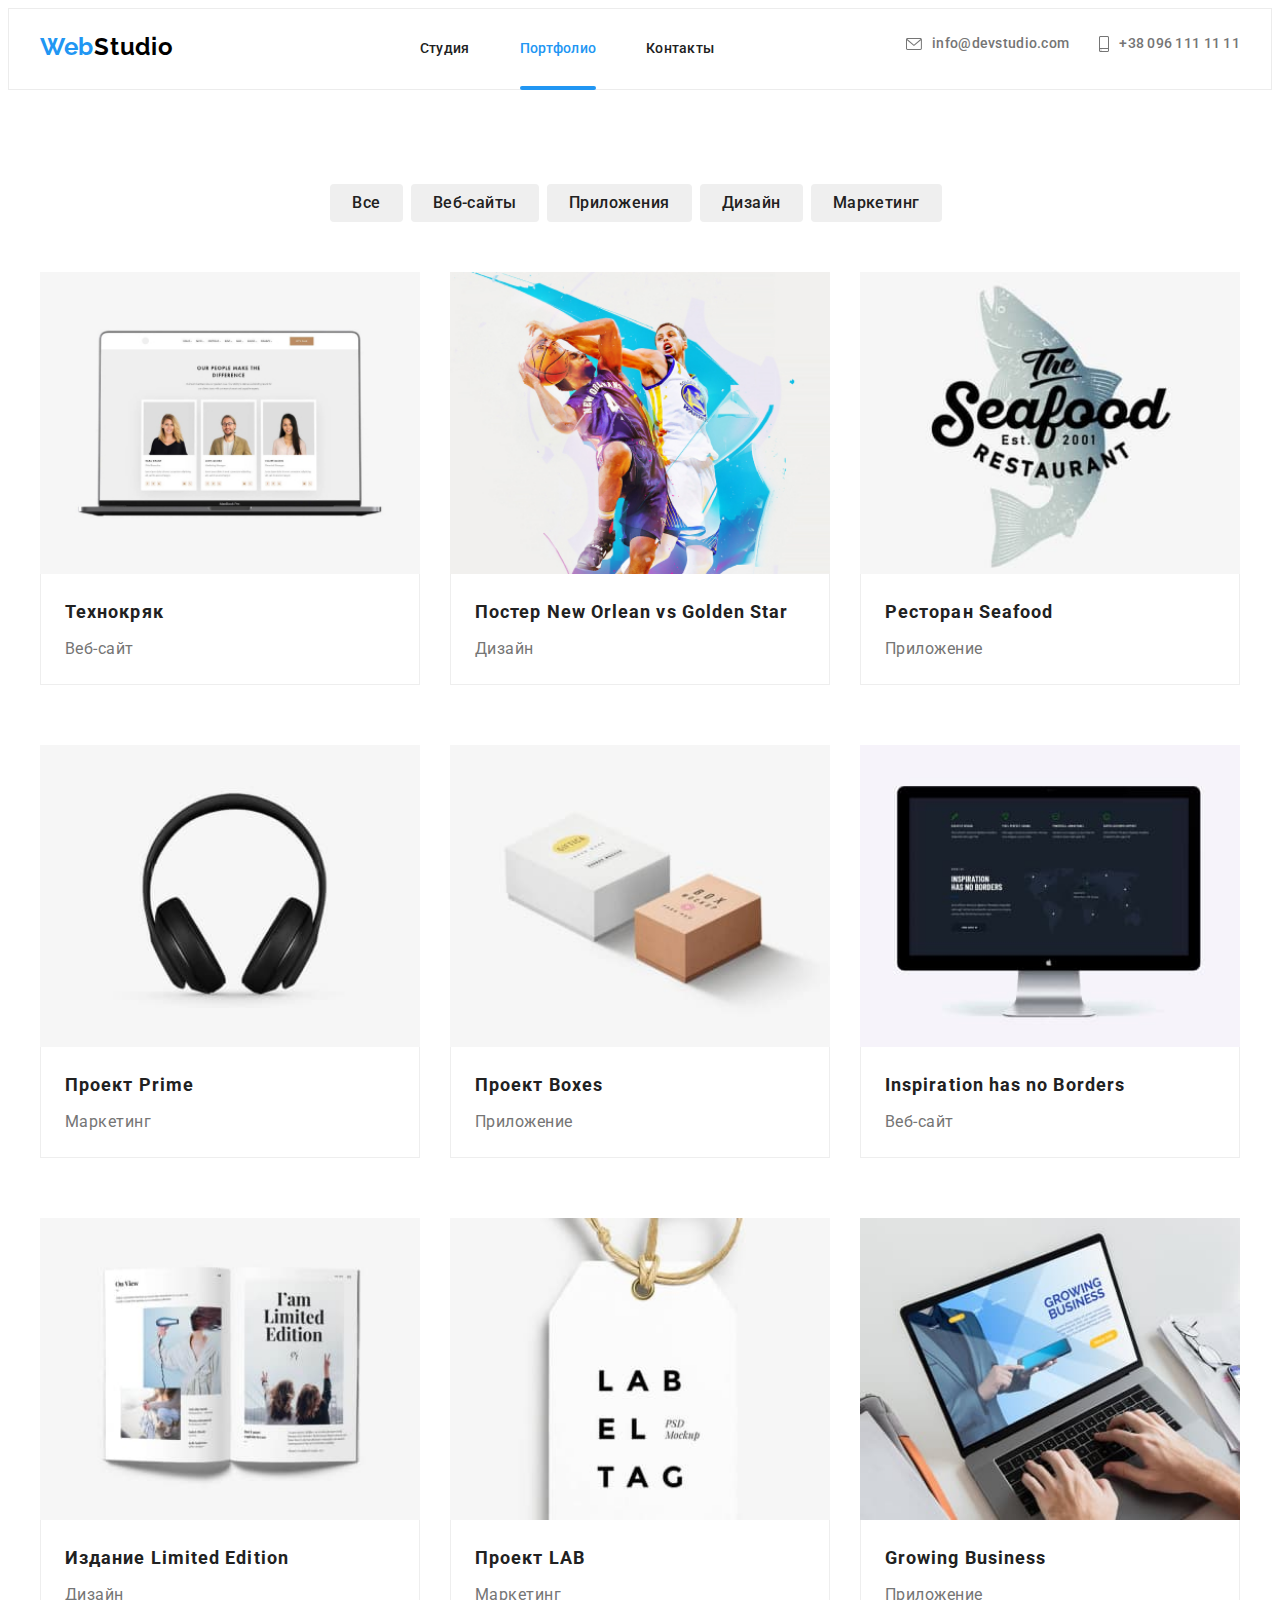
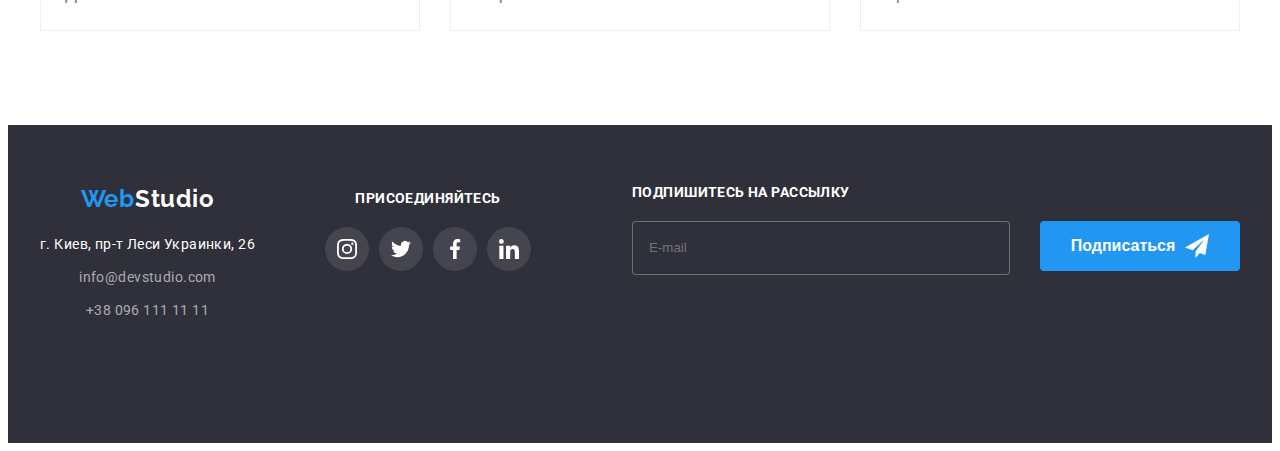
==== commit 40955cab: "!!!!!" ====
--- a/portfolio.html
+++ b/portfolio.html
@@ -22,11 +22,81 @@
   </head>
   <body>
   <!--header-->
-  <!-- <header class="header">
+  <header class="header">
 	<div class="container">
 	  <a href="#" class="header__logo"
 		 >Web<span class="header__desk">Studio</span></a
 	  >
+	  <button type="button" class="menu-btn" data-menu-btn>
+		 <svg
+			width="24px"
+			height="16px"
+			aria-label="переключатель меню мобильного"
+			aria-controls="menu-container"
+		 >
+			<use
+			  class="icon-cross"
+			  href="./images/symbol-defs2.svg#icon-Vector-1"
+			></use>
+			<use
+			  class="icon-menu"
+			  href="./images/symbol-defs1.svg#icon-menu_open"
+			></use>
+		 </svg>
+	  </button>
+	  <div class="menu-container" id="menu-container" data-menu-container>
+		 <!-- < class="mobile-menu is-hidden"> -->
+			<div class="mobile-nav">
+			  <ul class="mob-menu__list list">
+				 <li class="mob-menu__item">
+					<a
+					  href="./index.html"
+					  class="mob-menu__link mob-menu__link--current link"
+					>
+					  Студия</a
+					>
+				 </li>
+				 <li class="mob-menu__item">
+					<a href="./portfolio.html" class="mob-menu__link link"
+					  >Портфолио</a
+					>
+				 </li>
+				 <li class="mob-menu__item">
+					<a href="#контакты" class="mob-menu__link link">Контакты</a>
+				 </li>
+			  </ul>
+			</div>
+			  <ul class="mob-items__list">
+				 <li class="mob-items__item">
+					<a href="tel:+380961111111" class="mob-items__phone link">
+					  +38 096 111 11 11</a
+					>
+				 </li>
+				 <li class="mob-items__mail">
+					<a
+					  href="mailto:info@devstudio.com"
+					  class="mob-items__contact link"
+					>
+					  info@devstudio.com</a
+					>
+				 </li>
+			  </ul>
+			  <ul class="mob-item">
+				 <li class="mob-item__link">
+					<a href="#" class="mobile-soc">Instagram</a>
+				 </li>
+				 <li class="mob-item__link">
+					<a href="#" class="mobile-soc">Twitter </a>
+				 </li>
+				 <li class="mob-item__link">
+					<a href="#" class="mobile-soc">Facebook </a>
+				 </li>
+				 <li class="mob-item__link">
+					<a href="#" class="mobile-soc">LinkedIn </a>
+				 </li>
+			  </ul>
+		 </div>
+	  
 	  <nav class="nav">
 		 <ul class="header-nav__list list">
 			<li class="header-nav__item">
@@ -47,32 +117,36 @@
 			</li>
 		 </ul>
 	  </nav>
-	  <ul class="items list">
-		 <li class="items__item">
-			<a href="mailto:info@devstudio.com" class="items__contact link">
-			  <svg class="items__mail" width="16px" height="12px">
-				 <use href="./images/symbol-defs2.svg#icon-envelopehover1"></use>
-			  </svg>
-			  info@devstudio.com</a
-			>
-		 </li>
-		 <li class="items__item">
-			<a href="tel:+380961111111" class="items__contact link">
-			  <svg class="items__phone" width="10px" height="16px">
-				 <use href="./images/symbol-defs2.svg#icon-smartphone1"></use>
-			  </svg>
-			  +38 096 111 11 11</a
-			>
-		 </li>
-	  </ul>
+	  <div class="header-cont">
+		 <ul class="items list">
+			<li class="items__item">
+			  <a href="mailto:info@devstudio.com" class="items__contact link">
+				 <svg class="items__mail" width="16px" height="12px">
+					<use
+					  href="./images/symbol-defs2.svg#icon-envelopehover1"
+					></use>
+				 </svg>
+				 info@devstudio.com</a
+			  >
+			</li>
+			<li class="items__item">
+			  <a href="tel:+380961111111" class="items__contact link">
+				 <svg class="items__phone" width="10px" height="16px">
+					<use href="./images/symbol-defs2.svg#icon-smartphone1"></use>
+				 </svg>
+				 +38 096 111 11 11</a
+			  >
+			</li>
+		 </ul>
+	  </div>
 	</div>
- </header> -->
-    <!-- main content -->
+</div>
+ </header>
     <main>
       <section class="project-section section">
         <h1 class="visually-hidden">Наши работы</h1>
         <div class="container">
-          <!-- <ul class="main-list list">
+          <ul class="main-list list">
             <li class="main-list__btn">
               <button type="button" class="main-list__button">Все</button>
             </li>
@@ -88,7 +162,7 @@
             <li class="main-list__btn">
               <button type="button" class="main-list__button">Маркетинг</button>
             </li>
-          </ul> -->
+          </ul>
           <ul class="project-list list">
             <li class="project-list__info">
               <div class="project-list__item">
@@ -296,62 +370,66 @@
       </section>
     </main>
     <!-- footer -->
-	 <!-- <footer class="footer">
+   <footer class="footer">
       <div class="container box">
-        <div class="footer-contact">
-          <a href="#" class="footer-logo"
-            >Web<span class="footer-desk">Studio</span></a
-          >
-          <ul id="контакты" class="footer-list list">
-            <li class="footer-list__item">
-              <a href="#контакты" class="footer-list__adress link"
-                >г. Киев, пр-т Леси Украинки, 26</a
-              >
-            </li>
-            <li class="footer-list__item">
-              <a href="mailto:info@devstudio.com" class="footer-list__link link"
-                >info@devstudio.com</a
-              >
-            </li>
-            <li class="footer-list__item">
-              <a href="tel:+380961111111" class="footer-list__link link"
-                >+38 096 111 11 11</a
-              >
-            </li>
-          </ul>
-        </div>
-        <div class="footer-icon">
-          <p class="footer-text">присоединяйтесь</p>
-          <ul class="footer-item">
-            <li class="footer-item__link">
-              <a href="#">
-                <svg class="footer-item__element" width="20px" height="20px">
-                  <use href="./images/symbol-defs2.svg#icon-instagram2"></use>
-                </svg>
-              </a>
-            </li>
-            <li class="footer-item__link">
-              <a href="#">
-                <svg class="footer-item__element" width="20px" height="20px">
-                  <use href="./images/symbol-defs2.svg#icon-twitter1"></use>
-                </svg>
-              </a>
-            </li>
-            <li class="footer-item__link">
-              <a href="#">
-                <svg class="footer-item__element" width="20px" height="20px">
-                  <use href="./images/symbol-defs2.svg#icon-facebook1"></use>
-                </svg>
-              </a>
-            </li>
-            <li class="footer-item__link">
-              <a href="#">
-                <svg class="footer-item__element" width="20px" height="20px">
-                  <use href="./images/symbol-defs2.svg#icon-linkedin1"></use>
-                </svg>
-              </a>
-            </li>
-          </ul>
+        <div class="footer-soc">
+          <div class="footer-contact">
+            <a href="#" class="footer-logo"
+              >Web<span class="footer-desk">Studio</span></a
+            >
+            <ul id="контакты" class="footer-list list">
+              <li class="footer-list__item">
+                <a href="#контакты" class="footer-list__adress link"
+                  >г. Киев, пр-т Леси Украинки, 26</a
+                >
+              </li>
+              <li class="footer-list__item">
+                <a
+                  href="mailto:info@devstudio.com"
+                  class="footer-list__link link"
+                  >info@devstudio.com</a
+                >
+              </li>
+              <li class="footer-list__item">
+                <a href="tel:+380961111111" class="footer-list__link link"
+                  >+38 096 111 11 11</a
+                >
+              </li>
+            </ul>
+          </div>
+          <div class="footer-icon">
+            <p class="footer-text">присоединяйтесь</p>
+            <ul class="footer-item">
+              <li class="footer-item__link">
+                <a href="#">
+                  <svg class="footer-item__element" width="20px" height="20px">
+                    <use href="./images/symbol-defs2.svg#icon-instagram2"></use>
+                  </svg>
+                </a>
+              </li>
+              <li class="footer-item__link">
+                <a href="#">
+                  <svg class="footer-item__element" width="20px" height="20px">
+                    <use href="./images/symbol-defs2.svg#icon-twitter1"></use>
+                  </svg>
+                </a>
+              </li>
+              <li class="footer-item__link">
+                <a href="#">
+                  <svg class="footer-item__element" width="20px" height="20px">
+                    <use href="./images/symbol-defs2.svg#icon-facebook1"></use>
+                  </svg>
+                </a>
+              </li>
+              <li class="footer-item__link">
+                <a href="#">
+                  <svg class="footer-item__element" width="20px" height="20px">
+                    <use href="./images/symbol-defs2.svg#icon-linkedin1"></use>
+                  </svg>
+                </a>
+              </li>
+            </ul>
+          </div>
         </div>
         <form class="footer-form">
           <p class="text-form">Подпишитесь на рассылку</p>
@@ -371,6 +449,6 @@
           </div>
         </form>
       </div>
-    </footer> -->
+    </footer>
   </body>
 </html>
--- a/Css/main.min.css
+++ b/Css/main.min.css
@@ -1 +1 @@
-:root{--title-color: #212121;--main-font: roboto, sans-serif;--logo-color: #2196f3;--contact-color: #757575}body{font-family:var(--main-font);background-color:#fff;color:var(--title-color)}.container{position:relative;width:100%;padding-right:15px;padding-left:15px;margin:0 auto}@media screen and (min-width: 480px){.container{max-width:480px}}@media screen and (min-width: 768px){.container{max-width:768px}}@media screen and (min-width: 1200px){.container{max-width:1200px}}.title{font-weight:700;font-size:28px;line-height:1.17;letter-spacing:.03em;text-align:center;margin-bottom:30px;color:var(--title-color);margin-top:0px}@media screen and (min-width: 1200px){.title{font-weight:700;font-size:36px;line-height:1.17;letter-spacing:.03em}}@media screen and (min-width: 1200px){.title{margin-bottom:50px}}.img{display:block;max-width:100%;height:auto;width:100%}.header .container{display:flex;justify-content:space-between;align-items:center}.header{background-color:#fff;padding:0 px;border:1px solid #ececec}.nav .link{display:block;padding-top:32px;padding-bottom:32px}.header__logo{width:134px;height:28px}.list{list-style:none}.header__logo,.footer-logo{display:inline-block;font-family:"Raleway";font-style:normal;font-weight:700;font-size:24px;line-height:1.17;letter-spacing:.03em;color:var(--logo-color)}.header__desk,.footer-desk{color:#000}.menu-open-btn{display:block;width:40px;height:40px;padding:0px;margin-left:auto}.logo,.header__logo,.footer-logo,.link{text-decoration:none}.link{transition:color 250ms cubic-bezier(0.4, 0, 0.2, 1)}.link:hover,.link:focus{color:var(--logo-color)}.menu-open__icon{display:block}.mobile-menu__close{background-color:#fff;position:absolute;width:40px;height:40px;top:10px;right:15px;padding:11px;border:none;border-radius:50%;outline:rgba(0,0,0,0)}.mobile-menu__close:hover{fill:var(--logo-color)}.mobile-menu__close:focus{fill:var(--logo-color)}.mobile-nav{margin-top:48px;margin-left:40px}.mob-menu__list{padding:0px;margin:0px}.mob-menu__item:not(:last-child){margin-bottom:32px}.mob-menu__link{font-weight:500;font-size:40px;line-height:1.17;letter-spacing:.02em;color:#212121}.mob-menu__link:hover,.mob-menu__link:focus{color:var(--logo-color)}.mob-items__list{list-style:none;padding:0px;margin-left:40px}.mob-items__item{font-weight:500;font-size:34px;line-height:1.17;letter-spacing:.02em;color:#757575;margin-bottom:32px}.mob-items__contact{color:#757575}.mob-items__phone{color:#757575}.mob-items__mail{font-weight:500;font-size:24px;line-height:1.17;letter-spacing:.02em}.mob-item{list-style:none;display:flex;font-weight:500;font-size:18px;line-height:1.22;letter-spacing:.02em;padding:0px;margin-left:40px}.mobile-soc{text-decoration:none;margin-right:20px;color:#757575}.mobile-soc:hover,.mobile-soc:focus{color:var(--logo-color)}.mobile-soc::after{content:"";position:absolute;width:1px;height:22px;background-color:#757575;margin-left:10px}.header-nav__list,.items{font-weight:500;font-size:14px;line-height:1.14;letter-spacing:.02em;margin:0px;padding:0px}.header-nav__link.header-nav__link--current{color:var(--logo-color)}.header-nav__link.header-nav__link--current::after{content:"";position:absolute;bottom:-1px;left:0;background-color:#2196f3;width:100%;height:4px;border-radius:2px}.header-nav__link{position:relative;font-weight:500;font-size:14px;line-height:1.14;letter-spacing:.02em;color:var(--title-color)}.header-nav__list .header-nav__item{margin-right:50px}.header-nav__list .header-nav__item :last-child{margin-right:0}.header-nav__list{display:none}.items{display:none;margin-left:auto}.items .items__item+.items__item{margin-left:30px}.items__contact{display:flex;align-items:center;color:var(--contact-color)}.items__contact:hover,.items__contact:focus{fill:var(--logo-color)}.items__contact:hover svg,.items__contact:focus svg{fill:var(--logo-color)}.items__mail{margin-right:10px;fill:#757575;transition:fill 250ms cubic-bezier(0.4, 0, 0.2, 1)}.items__mail:hover{fill:var(--logo-color)}.items__phone{margin-right:10px;fill:#757575;transition:fill 250ms cubic-bezier(0.4, 0, 0.2, 1)}.items__phone:hover{fill:var(--logo-color)}.hero__section{max-width:1600px;width:100%;height:auto;margin-left:auto;margin-right:auto;background-color:gray;background-image:linear-gradient(to right, rgba(47, 48, 58, 0.4), rgba(47, 48, 58, 0.4)),url(../images/Header_bg_mabile.jpg);background-size:cover}@media(min-device-pixel-ratio: 2),(min-resolution: 192dpi),(min-resolution: 2dppx){.hero__section{background-image:linear-gradient(to right, rgba(47, 48, 58, 0.4), rgba(47, 48, 58, 0.4)),url(../images/Header_bg_mabile_2x.jpg)}}@media screen and (min-width: 768px){.hero__section{background-image:linear-gradient(to right, rgba(47, 48, 58, 0.4), rgba(47, 48, 58, 0.4)),url(../images/Header_bg_tab.jpg);background-size:cover}}@media screen and (min-width: 768px)and (min-device-pixel-ratio: 2),screen and (min-width: 768px)and (min-resolution: 192dpi),screen and (min-width: 768px)and (min-resolution: 2dppx){.hero__section{background-image:linear-gradient(to right, rgba(47, 48, 58, 0.4), rgba(47, 48, 58, 0.4)),url(../images/Header_bg_tab_2x.jpg)}}@media screen and (min-width: 1200px){.hero__section{background-image:linear-gradient(to right, rgba(47, 48, 58, 0.4), rgba(47, 48, 58, 0.4)),url(../images/Img21.jpg);background-size:cover}}@media screen and (min-width: 1200px)and (min-device-pixel-ratio: 2),screen and (min-width: 1200px)and (min-resolution: 192dpi),screen and (min-width: 1200px)and (min-resolution: 2dppx){.hero__section{background-image:linear-gradient(to right, rgba(47, 48, 58, 0.4), rgba(47, 48, 58, 0.4)),url(../images/Img_bg_2x.jpg)}}.hero__section{background-color:#2f303a;padding:200px 0px}@media screen and (min-width: 480px){.hero__section{padding:118px 45px}}@media screen and (min-width: 480px){.section{padding-bottom:60px}}@media screen and (min-width: 1200px){.section{padding-top:94px;padding-bottom:94px}}.hero__text{display:block;margin-bottom:30px;margin-top:0;text-align:center;text-transform:uppercase;color:#fff}@media screen and (min-width: 320px){.hero__text{font-weight:900;font-size:20px;line-height:1.36;letter-spacing:.06em}}@media screen and (min-width: 480px){.hero__text{font-size:26px}}@media screen and (min-width: 1200px){.hero__text{font-size:44px}}.hero__button{font-family:"Roboto";font-style:normal;color:#fff;cursor:pointer;background-color:var(--logo-color);padding:10px 32px;margin:0px 700px 200px 700;display:block;margin:0 auto;border-radius:4px;border:0px;transition:background-color 250ms cubic-bezier(0.4, 0, 0.2, 1),color 250ms cubic-bezier(0.4, 0, 0.2, 1);position:absolute;left:50%;transform:translate(-50%)}@media screen and (min-width: 320px){.hero__button{font-weight:700;font-size:11px;line-height:1.88;letter-spacing:.06em}}@media screen and (min-width: 480px){.hero__button{font-weight:700;font-size:14px;line-height:1.88;letter-spacing:.06em}}.hero__button:hover,.hero__button:focus{color:#fff;background-color:#188ce8}.visually-hidden{position:absolute;width:1px;height:1px;margin:-1px;border:0;padding:0;white-space:nowrap;clip-path:inset(100%);clip:rect(0 0 0 0);overflow:hidden}.benefist-list{display:flex;flex-wrap:wrap;gap:30px;padding:0px}.benefist-list__item{max-width:100%}@media screen and (min-width: 768px){.benefist-list__item{width:calc((100% - 60px)/2)}}@media screen and (min-width: 1200px){.benefist-list__item{width:calc((100% - 90px)/4)}}.benefist-list__item::before{display:block;content:"";background-size:70px 70px;margin-bottom:30px;height:120px;background-repeat:no-repeat;background-position:center;background-color:#f5f4fa}.icon-antenna::before{background-image:url(../images/antenna1.svg)}.icon-time::before{background-image:url(../images/clock1.svg)}.icon-diagram::before{background-image:url(../images/Vector.svg)}.icon-astronaut::before{background-image:url(../images/astronaut1.svg)}.benefist-list__title{font-weight:700;font-size:14px;line-height:1.14;letter-spacing:.03em;text-transform:uppercase;text-align:center;color:var(--title-color);margin-top:0px;margin-bottom:10px}.benefist-list__text{font-weight:400;font-size:14px;line-height:1.71;letter-spacing:.03em;color:var(--contact-color);margin:0px}img{display:block;max-width:100%;height:auto;position:relative}.case-section.section{padding-top:0px}@media screen and (max-width: 1199px){.case-section.section{position:absolute;width:1px;height:1px;margin:-1px;border:0;padding:0;white-space:nowrap;clip-path:inset(100%);clip:rect(0 0 0 0);overflow:hidden}}.case-list__destop{position:relative}.case-list__desk{font-weight:700;font-size:14px;line-height:1.14;letter-spacing:.03em;text-align:center;text-transform:uppercase;margin:0px;padding-top:27px;padding-bottom:27px;color:#fff}.case-list__text{position:absolute;text-align:center;width:100%;bottom:0px;background-color:rgba(47,48,58,.8)}.case-list{display:flex;justify-content:space-between;padding:0px;margin:0 -30px 0 0}.case-list__item{width:calc((100% - 60px)/3);margin-right:30px}.team-section{background-color:#f5f4fa}.team-heading{font-weight:700;font-size:36px;line-height:1.17;letter-spacing:.03em;text-align:center;color:var(--title-color)}.team-list{display:flex;flex-wrap:wrap;gap:30px;padding:0px}.team-list__item{width:100%}@media screen and (min-width: 768px){.team-list__item{width:calc((100% - 60px)/2)}}@media screen and (min-width: 1200px){.team-list__item{width:calc((100% - 90px)/4)}}.team-list__title{font-weight:500;font-size:16px;line-height:1.19;letter-spacing:.03em;text-align:center;color:var(--title-color);margin-top:0px;margin-bottom:10px}.team-list__text{font-weight:400;font-size:16px;line-height:1.19;letter-spacing:.03em;text-align:center;color:var(--contact-color);margin:0px}.team-list__item{background:#fff;box-shadow:0px 1px 3px rgba(0,0,0,.12),0px 1px 1px rgba(0,0,0,.14),0px 2px 1px rgba(0,0,0,.2);border-radius:0px 0px 4px 4px}.team-list__description{padding-top:30px;padding-bottom:30px}.team-list__icon{display:flex;justify-content:center;padding:0px;margin:0px;margin-top:16px;list-style:none}.team-list__links:not(:last-child){margin-right:10px}.team-list__links a{display:flex;justify-content:center;align-items:center;width:44px;height:44px;border-radius:50%;fill:#afb1b8;transition:background-color 250ms cubic-bezier(0.4, 0, 0.2, 1),outline 250ms cubic-bezier(0.4, 0, 0.2, 1)}.team-list__links a:hover,.team-list__links a:focus{background-color:#188ce8;outline:none}.team-list__links a svg{transition:fill 250ms cubic-bezier(0.4, 0, 0.2, 1)}.team-list__links a:hover svg,.team-list__links a:focus svg{fill:#fff}.clients-list{display:flex;justify-content:space-between;display:flex;flex-wrap:wrap;gap:30px;list-style:none;padding-left:0px;margin-top:0px;margin-bottom:0px}.clients-list li.clients-list__link{max-width:100%}@media screen and (min-width: 480px){.clients-list li.clients-list__link{width:calc((100% - 30px)/2)}}@media screen and (min-width: 768px){.clients-list li.clients-list__link{width:calc((100% - 60px)/3)}}@media screen and (min-width: 1200px){.clients-list li.clients-list__link{width:calc((100% - 150px)/6)}}.clients-list li.clients-list__link a{display:flex;justify-content:center;align-items:center;height:90px;border:1px solid #afb1b8;border-radius:4px;fill:#afb1b8;transition:border-color 250ms cubic-bezier(0.4, 0, 0.2, 1),fill 250ms cubic-bezier(0.4, 0, 0.2, 1)}.clients-list li.clients-list__link a:hover,.clients-list li.clients-list__link a:focus{border-color:#2196f3;fill:#2196f3;outline:rgba(0,0,0,0)}.clients-list li.clients-list__link:last-child{margin-right:0px}.footer-list__adress{font-weight:400;font-size:14px;line-height:1.71;letter-spacing:.03em;color:#fff}.footer-list__link{font-weight:400;font-size:14px;line-height:1.71;letter-spacing:.03em;color:rgba(255,255,255,.6)}.footer-logo{margin-bottom:20px}.footer-list__item:not(:last-child){margin-bottom:9px}.footer{background-color:#2f303a;padding-bottom:60px;padding-top:60px}.footer-list.list{padding-left:0px;margin:0px}.box{display:flex;flex-wrap:wrap}.footer-text{font-weight:700;font-size:14px;line-height:1.14;letter-spacing:.03em;text-transform:uppercase;color:#fff;margin:0px;margin-bottom:20px}.footer-item{display:flex;padding:0px;margin:0px;list-style:none}.footer-item__link a{display:flex;justify-content:center;align-items:center;width:44px;height:44px;border-radius:50%;fill:#fff;background:rgba(255,255,255,.1);transition:background-color 250ms cubic-bezier(0.4, 0, 0.2, 1),fill 250ms cubic-bezier(0.4, 0, 0.2, 1),outline 250ms cubic-bezier(0.4, 0, 0.2, 1)}.footer-item__link a:hover,.footer-item__link a:focus{background-color:#188ce8;fill:#fff;outline:0}.footer-item__link:not(:last-child){margin-right:10px}.clients-list{display:block;display:flex;justify-content:space-between;list-style:none;padding-left:0px;margin-top:0px;margin-bottom:0px}.clients-list li.clients-link{width:calc((100% - 150px)/6);margin-right:30px}.clients-list li.clients-link a{display:flex;justify-content:center;align-items:center;height:90px;border:1px solid #afb1b8;border-radius:4px;fill:#afb1b8;transition:border-color 250ms cubic-bezier(0.4, 0, 0.2, 1),fill 250ms cubic-bezier(0.4, 0, 0.2, 1)}.clients-list li.clients-link a:hover,.clients-list li.clients-link a:focus{border-color:#2196f3;fill:#2196f3;outline:rgba(0,0,0,0)}.clients-list li.clients-link:last-child{margin-right:0px}.footer-form{margin-left:auto}.footer-email{display:inline-block;display:flex;flex-wrap:wrap;gap:30px;max-width:100%}.text-form{font-weight:700;font-size:14px;line-height:1.14;letter-spacing:.03em;text-transform:uppercase;color:#fff;margin:0px 0px 20px 0px}.footer-btn{display:flex;justify-content:center;align-items:center;height:50px;width:200px;padding:0px;background:#2196f3;border:none;border-radius:4px;margin-left:12px;cursor:pointer}.footer-btn:hover,.footer-btn:focus{color:#fff;background-color:#188ce8}.footer-input{width:100%;height:50px;border:1px solid rgba(255,255,255,.3);color:rgba(255,255,255,.6);background-color:#2f303a;border-radius:4px;padding-left:16px}.text-btn{font-weight:700;font-size:16px;line-height:1.88;margin:0px;padding:0px;color:#fff}.footer-pilot{margin-left:10px;fill:#fff}.footer-desk{color:#fff}.main-list{display:flex;justify-content:center;padding-left:0px;margin-top:0px;margin-bottom:50px}.main-list .main-list__btn{margin-right:8px}.main-list__button{font-family:"Roboto";font-weight:500;font-size:16px;line-height:1.62;letter-spacing:.03em;text-align:center;color:var(--title-color);cursor:pointer;padding:6px 22px;border:0px;border-radius:4px;transition:color 250ms cubic-bezier(0.4, 0, 0.2, 1),background-color 250ms cubic-bezier(0.4, 0, 0.2, 1),box-shadow 250ms cubic-bezier(0.4, 0, 0.2, 1),border-radius 250ms cubic-bezier(0.4, 0, 0.2, 1)}.main-list .main-list__button:last-child{margin-right:0px}.main-list__button:hover,.main-list__button:focus{color:#fff;background-color:var(--logo-color);box-shadow:0px 3px 1px rgba(0,0,0,.1),0px 1px 2px rgba(0,0,0,.08),0px 2px 2px rgba(0,0,0,.12);border-radius:4px}.project-title{font-weight:700;font-size:18px;line-height:2;letter-spacing:.06em;color:var(--title-color);margin-top:0px;margin-bottom:4px}.project{padding:20px 24px 20px 24px;border:1px solid #eee;border-top:none}.project-text{font-weight:400;font-size:16px;line-height:1.88;letter-spacing:.03em;color:var(--contact-color);margin:0px}.project-list{background-color:#fff}.project-list__link{display:block;transition:box-shadow 250ms cubic-bezier(0.4, 0, 0.2, 1)}.project-list__link:hover{box-shadow:0px 1px 1px rgba(0,0,0,.12),0px 4px 4px rgba(0,0,0,.06),1px 4px 6px rgba(0,0,0,.16)}.project-list__link:focus{box-shadow:0px 1px 1px rgba(0,0,0,.12),0px 4px 4px rgba(0,0,0,.06),1px 4px 6px rgba(0,0,0,.16)}.project-list{display:flex;flex-wrap:wrap;gap:30px}.project-list{margin:0 -30px -30px 0;padding:0}.project-list__info{width:100%;margin-bottom:30px}@media screen and (min-width: 768px){.project-list__info{width:calc((100% - 30px)/2)}}@media screen and (min-width: 1200px){.project-list__info{width:calc((100% - 90px)/3)}}.project-list__pic{position:relative;overflow:hidden}.project-list__thumb{position:absolute;width:370px;height:294px;top:100%;display:flex;align-items:center;background-color:rgba(33,150,243,.9);padding:0px 24px;transition:transform 250ms cubic-bezier(0.4, 0, 0.2, 1)}.project-list__link:hover .project-list__thumb{opacity:1;transform:translatey(-100%)}.project-list__link:focus .project-list__thumb{opacity:1;transform:translatey(-100%);outline:none}.project-list__desk{display:inline-block;font-weight:400;font-size:18px;line-height:1.56;letter-spacing:.03em;color:#fff;margin:0px}.backdrop{position:fixed;top:0;left:0;width:100%;height:100%;background-color:rgba(0,0,0,.2);z-index:1;overflow-y:scroll}.modal{position:absolute;top:50%;left:50%;transform:translate(-50%, -50%) scale(1);padding:40px;border-radius:4px;background-color:#fff;box-shadow:0px 1px 3px rgba(0,0,0,.12),0px 1px 1px rgba(0,0,0,.14),0px 2px 1px rgba(0,0,0,.2);transition:transform 500ms cubic-bezier(0.4, 0, 0.2, 1)}@media screen and (min-width: 320px){.modal{min-width:330px;min-height:540px}}@media screen and (min-width: 480px){.modal{min-width:450px;min-height:609px}}@media screen and (min-width: 1200px){.modal{min-width:528px;min-height:581px}}.backdrop.is-hidden .modal{transform:translate(-50%, -50%) scale(0.9);transition:transform 500ms cubic-bezier(0.4, 0, 0.2, 1)}.modal-title{display:block;font-weight:700;font-size:20px;line-height:1.15;letter-spacing:.03em;text-align:center;color:#212121;margin:0px;margin-bottom:30px}.modal-form{display:block}.modal-textarea__comment{font-weight:400;font-size:12px;line-height:1.17;letter-spacing:.01em;color:#757575}.modal-textarea__info{resize:none;font-weight:400;font-size:12px;line-height:1.17;letter-spacing:.01em;width:100%;height:120px;outline:rgba(0,0,0,0);margin-top:4px;border-radius:4px;padding:12px 16px;border:1px solid rgba(33,33,33,.2);transition:color 250ms cubic-bezier(0.4, 0, 0.2, 1)}.modal-textarea__info:focus{border:1px solid #2196f3}.modal-textarea{width:100%;padding:0px}.form-field{position:relative;margin:auto;margin-bottom:30px}.mail{margin-bottom:10px}.form-field__imput{display:inline-block;font-weight:400;font-size:12px;line-height:1.17;letter-spacing:.01em;width:100%;height:40px;padding-left:45px;border-radius:4px;outline:rgba(0,0,0,0);border:1px solid rgba(33,33,33,.2);transition:color 250ms cubic-bezier(0.4, 0, 0.2, 1)}.form-field__imput:focus{border:1px solid #2196f3}.modal-label{position:absolute;left:0px;top:-17px;font-weight:400;font-size:12px;line-height:1.17;letter-spacing:.01em;color:#757575}.form-field__icon{position:absolute;left:12px;top:50%;transform:translateY(-50%);transition:fiil 250ms cubic-bezier(0.4, 0, 0.2, 1)}.form-field__imput:focus+.form-field__icon{fill:#2196f3}.checkbox{font-weight:400;font-size:14px;line-height:1.17;letter-spacing:.03em;-webkit-appearance:none;-moz-appearance:none;appearance:none;position:absolute}.check-field{display:flex;align-items:center;gap:7px;margin-left:14px;margin-top:20px;margin-bottom:30px}.checkbox__icon{display:inline-block;width:16px;height:15px;border:2px solid #212121;border-radius:2px}.checkbox:checked+.checkbox__icon{background-color:#2196f3;background-image:url(../images/iconcheck1.svg);background-size:12px auto;background-position:50% 50%;background-origin:border-box;border-color:#2196f3}.checkbox:focus+.checkbox__icon{border-color:#2196f3}.checkbox__text{font-weight:400;font-size:14px;line-height:1.71;letter-spacing:.03em;color:#757575}.checkbox-link{color:#2196f3}.checkbox-link:hover{text-decoration:none}.check-button__btn{font-weight:700;font-size:16px;line-height:1.88;color:#fff;background-color:#2196f3;padding:10px 55px;border:none;border-radius:4px;cursor:pointer}.check-button__btn:hover,.check-button__btn:focus{color:#fff;background-color:#188ce8}.check-button{display:flex;justify-content:center}.modal-button{position:absolute;width:30px;height:30px;top:8px;right:8px;padding:6px;border:1px solid rgba(0,0,0,.1);border-radius:50%;background-color:#fff;outline:rgba(0,0,0,0);cursor:pointer}.modal-button:hover{fill:var(--logo-color)}.modal-button:focus{fill:var(--logo-color)}.backdrop.is-hidden{opacity:0;pointer-events:none}/*# sourceMappingURL=main.min.css.map */+:root{--title-color: #212121;--main-font: roboto, sans-serif;--logo-color: #2196f3;--contact-color: #757575}body{font-family:var(--main-font);background-color:#fff;color:var(--title-color)}.container{position:relative;width:100%;padding-right:15px;padding-left:15px;margin:0 auto}@media screen and (min-width: 480px){.container{max-width:480px}}@media screen and (min-width: 768px){.container{max-width:768px}}@media screen and (min-width: 1200px){.container{max-width:1200px}}.title{font-weight:700;font-size:28px;line-height:1.17;letter-spacing:.03em;text-align:center;margin-bottom:30px;color:var(--title-color);margin-top:0px}@media screen and (min-width: 1200px){.title{font-weight:700;font-size:36px;line-height:1.17;letter-spacing:.03em}}@media screen and (min-width: 1200px){.title{margin-bottom:50px}}.img{display:block;max-width:100%;height:auto;width:100%}.header .container{display:flex;justify-content:space-between;align-items:center}.header{position:relative;background-color:#fff;padding:0 px;border:1px solid #ececec}.nav{display:none}@media screen and (min-width: 768px){.nav{display:block}}.items.list{display:none}@media screen and (min-width: 768px){.items.list{display:block}}@media screen and (min-width: 1200px){.items.list{display:flex}}.nav .link{display:block;padding-top:32px;padding-bottom:32px}.header__logo{width:145px;height:31px;margin-right:93px}.list{list-style:none}.header__logo,.footer-logo{display:inline-block;font-family:"Raleway";font-style:normal;font-weight:700;font-size:24px;line-height:1.17;letter-spacing:.03em;color:var(--logo-color)}.header__desk,.footer-desk{color:#000}.logo,.header__logo,.footer-logo,.link{text-decoration:none}.link{transition:color 250ms cubic-bezier(0.4, 0, 0.2, 1)}.link:hover,.link:focus{color:var(--logo-color)}.mobile-menu{position:fixed;background-color:#fff;z-index:2;top:0px;left:0px;width:100vw;height:100vh;display:flex;flex-direction:column;height:100%;justify-content:space-between;overflow:auto}.menu-open__icon{display:block}.mobile-menu__close{background-color:#fff;position:absolute;width:40px;height:40px;top:10px;right:15px;padding:11px;border:none;border-radius:50%;outline:rgba(0,0,0,0)}.mobile-menu__close:hover{fill:var(--logo-color)}.mobile-menu__close:focus{fill:var(--logo-color)}.mobile-nav{margin-top:48px;margin-left:40px}.mob-menu__list{padding:0px;margin:0px}.mob-menu__item:not(:last-child){margin-bottom:32px}.mob-menu__link{font-weight:500;font-size:40px;line-height:1.17;letter-spacing:.02em;color:#212121}.mob-menu__link:hover,.mob-menu__link:focus{color:var(--logo-color)}.mob-items__list{list-style:none;padding:0px;margin-left:40px;margin-bottom:64px}.mob-items__item{font-weight:500;font-size:30px;line-height:1.17;letter-spacing:.02em;color:#757575;margin-bottom:32px}@media screen and (min-width: 480px){.mob-items__item{font-weight:500;font-size:34px;line-height:1.17;letter-spacing:.02em}}.mob-items__contact{color:#757575}.mob-items__phone{color:#757575}.mob-items__mail{font-weight:500;font-size:24px;line-height:1.17;letter-spacing:.02em}.mob-item{list-style:none;display:flex;font-weight:500;font-size:12px;line-height:1.17;letter-spacing:.02em;padding:0px;margin-left:40px}@media screen and (min-width: 480px){.mob-item{font-weight:500;font-size:18px;line-height:1.22;letter-spacing:.02em}}.mobile-soc{text-decoration:none;margin-right:20px;color:#757575}.mobile-soc:hover,.mobile-soc:focus{color:var(--logo-color)}.mobile-soc::after{content:"";position:absolute;width:1px;height:22px;background-color:#757575;margin-left:10px}.menu-btn{width:40px;height:40px;display:inline-flex;padding:0px;z-index:4;justify-content:center;align-items:center;margin:0px;background-color:rgba(0,0,0,0);border:none}@media screen and (min-width: 768px){.menu-btn{display:none}}.menu-btn .icon-cross{display:none}.menu-btn.is-open .icon-cross{display:block}.menu-btn.is-open .icon-menu{display:none}.menu-container{position:fixed;display:none;top:0;width:100%;height:600px;z-index:3;background-color:#fff;left:0;padding:20px}@media screen and (min-width: 768px){.menu-container{display:none}}.menu-container.is-open{display:block}.header-nav__list,.items{font-weight:500;font-size:14px;line-height:1.14;letter-spacing:.02em;margin:0px;padding:0px}.header-nav__link.header-nav__link--current{color:var(--logo-color)}.header-nav__link.header-nav__link--current::after{content:"";position:absolute;bottom:-1px;left:0;background-color:#2196f3;width:100%;height:4px;border-radius:2px}.header-nav__link{position:relative;font-weight:500;font-size:14px;line-height:1.14;letter-spacing:.02em;color:var(--title-color)}.header-nav__list .header-nav__item{margin-right:50px}.header-nav__list .header-nav__item :last-child{margin-right:0}.header-nav__list{display:flex}@media screen and (min-width: 1200px){.items .items__item+.items__item{margin-left:30px}}.items__contact{display:flex;align-items:center;color:var(--contact-color)}.items__contact:hover,.items__contact:focus{fill:var(--logo-color)}.items__contact:hover svg,.items__contact:focus svg{fill:var(--logo-color)}@media screen and (min-width: 768px){.items__contact:first-child{margin-bottom:10px}}.items__mail{margin-right:10px;fill:#757575;transition:fill 250ms cubic-bezier(0.4, 0, 0.2, 1)}.items__mail:hover{fill:var(--logo-color)}.items__phone{margin-right:10px;fill:#757575;transition:fill 250ms cubic-bezier(0.4, 0, 0.2, 1)}.items__phone:hover{fill:var(--logo-color)}.hero__section{max-width:1600px;width:100%;height:auto;margin-left:auto;margin-right:auto;background-color:gray;background-image:linear-gradient(to right, rgba(47, 48, 58, 0.4), rgba(47, 48, 58, 0.4)),url(../images/Header_bg_mabile.jpg);background-size:cover}@media(min-device-pixel-ratio: 2),(min-resolution: 192dpi),(min-resolution: 2dppx){.hero__section{background-image:linear-gradient(to right, rgba(47, 48, 58, 0.4), rgba(47, 48, 58, 0.4)),url(../images/Header_bg_mabile_2x.jpg)}}@media screen and (min-width: 768px){.hero__section{background-image:linear-gradient(to right, rgba(47, 48, 58, 0.4), rgba(47, 48, 58, 0.4)),url(../images/Header_bg_tab.jpg);background-size:cover}}@media screen and (min-width: 768px)and (min-device-pixel-ratio: 2),screen and (min-width: 768px)and (min-resolution: 192dpi),screen and (min-width: 768px)and (min-resolution: 2dppx){.hero__section{background-image:linear-gradient(to right, rgba(47, 48, 58, 0.4), rgba(47, 48, 58, 0.4)),url(../images/Header_bg_tab_2x.jpg)}}@media screen and (min-width: 1200px){.hero__section{background-image:linear-gradient(to right, rgba(47, 48, 58, 0.4), rgba(47, 48, 58, 0.4)),url(../images/Img21.jpg);background-size:cover}}@media screen and (min-width: 1200px)and (min-device-pixel-ratio: 2),screen and (min-width: 1200px)and (min-resolution: 192dpi),screen and (min-width: 1200px)and (min-resolution: 2dppx){.hero__section{background-image:linear-gradient(to right, rgba(47, 48, 58, 0.4), rgba(47, 48, 58, 0.4)),url(../images/Img_bg_2x.jpg)}}.hero__section{background-color:#2f303a;padding:200px 0px}@media screen and (min-width: 480px){.hero__section{padding:118px 45px}}@media screen and (min-width: 480px){.section{padding-bottom:60px}}@media screen and (min-width: 1200px){.section{padding-top:94px;padding-bottom:94px}}.hero__text{display:block;margin-bottom:30px;margin-top:0;text-align:center;text-transform:uppercase;color:#fff}@media screen and (min-width: 320px){.hero__text{font-weight:900;font-size:20px;line-height:1.36;letter-spacing:.06em}}@media screen and (min-width: 480px){.hero__text{font-size:26px}}@media screen and (min-width: 1200px){.hero__text{font-size:44px}}.hero__button{font-family:"Roboto";font-style:normal;color:#fff;cursor:pointer;background-color:var(--logo-color);padding:10px 32px;margin:0px 700px 200px 700;display:block;margin:0 auto;border-radius:4px;border:0px;transition:background-color 250ms cubic-bezier(0.4, 0, 0.2, 1),color 250ms cubic-bezier(0.4, 0, 0.2, 1);position:absolute;left:50%;transform:translate(-50%)}@media screen and (min-width: 320px){.hero__button{font-weight:700;font-size:11px;line-height:1.88;letter-spacing:.06em}}@media screen and (min-width: 480px){.hero__button{font-weight:700;font-size:14px;line-height:1.88;letter-spacing:.06em}}.hero__button:hover,.hero__button:focus{color:#fff;background-color:#188ce8}.visually-hidden{position:absolute;width:1px;height:1px;margin:-1px;border:0;padding:0;white-space:nowrap;clip-path:inset(100%);clip:rect(0 0 0 0);overflow:hidden}.benefist-list{display:flex;flex-wrap:wrap;gap:30px;padding:0px}.benefist-list__item{max-width:100%}@media screen and (min-width: 768px){.benefist-list__item{width:calc((100% - 60px)/2)}}@media screen and (min-width: 1200px){.benefist-list__item{width:calc((100% - 90px)/4)}}.benefist-list__item::before{display:block;content:"";background-size:70px 70px;margin-bottom:30px;height:120px;background-repeat:no-repeat;background-position:center;background-color:#f5f4fa}.icon-antenna::before{background-image:url(../images/antenna1.svg)}.icon-time::before{background-image:url(../images/clock1.svg)}.icon-diagram::before{background-image:url(../images/Vector.svg)}.icon-astronaut::before{background-image:url(../images/astronaut1.svg)}.benefist-list__title{font-weight:700;font-size:14px;line-height:1.14;letter-spacing:.03em;text-transform:uppercase;text-align:center;color:var(--title-color);margin-top:0px;margin-bottom:10px}.benefist-list__text{font-weight:400;font-size:14px;line-height:1.71;letter-spacing:.03em;color:var(--contact-color);margin:0px}img{display:block;max-width:100%;height:auto;position:relative}.case-section.section{padding-top:0px}@media screen and (max-width: 1199px){.case-section.section{position:absolute;width:1px;height:1px;margin:-1px;border:0;padding:0;white-space:nowrap;clip-path:inset(100%);clip:rect(0 0 0 0);overflow:hidden}}.case-list__destop{position:relative}.case-list__desk{font-weight:700;font-size:14px;line-height:1.14;letter-spacing:.03em;text-align:center;text-transform:uppercase;margin:0px;padding-top:27px;padding-bottom:27px;color:#fff}.case-list__text{position:absolute;text-align:center;width:100%;bottom:0px;background-color:rgba(47,48,58,.8)}.case-list{display:flex;justify-content:space-between;padding:0px;margin:0 -30px 0 0}.case-list__item{width:calc((100% - 60px)/3);margin-right:30px}.team-section{background-color:#f5f4fa}.team-heading{font-weight:700;font-size:36px;line-height:1.17;letter-spacing:.03em;text-align:center;color:var(--title-color)}.team-list{display:flex;flex-wrap:wrap;gap:30px;padding:0px}.team-list__item{width:100%}@media screen and (min-width: 768px){.team-list__item{width:calc((100% - 60px)/2)}}@media screen and (min-width: 1200px){.team-list__item{width:calc((100% - 90px)/4)}}.team-list__title{font-weight:500;font-size:16px;line-height:1.19;letter-spacing:.03em;text-align:center;color:var(--title-color);margin-top:0px;margin-bottom:10px}.team-list__text{font-weight:400;font-size:16px;line-height:1.19;letter-spacing:.03em;text-align:center;color:var(--contact-color);margin:0px}.team-list__item{background:#fff;box-shadow:0px 1px 3px rgba(0,0,0,.12),0px 1px 1px rgba(0,0,0,.14),0px 2px 1px rgba(0,0,0,.2);border-radius:0px 0px 4px 4px}.team-list__description{padding-top:30px;padding-bottom:30px}.team-list__icon{display:flex;justify-content:center;padding:0px;margin:0px;margin-top:16px;list-style:none}.team-list__links:not(:last-child){margin-right:10px}.team-list__links a{display:flex;justify-content:center;align-items:center;width:44px;height:44px;border-radius:50%;fill:#afb1b8;transition:background-color 250ms cubic-bezier(0.4, 0, 0.2, 1),outline 250ms cubic-bezier(0.4, 0, 0.2, 1)}.team-list__links a:hover,.team-list__links a:focus{background-color:#188ce8;outline:none}.team-list__links a svg{transition:fill 250ms cubic-bezier(0.4, 0, 0.2, 1)}.team-list__links a:hover svg,.team-list__links a:focus svg{fill:#fff}.clients-list{display:flex;justify-content:space-between;display:flex;flex-wrap:wrap;gap:30px;list-style:none;padding-left:0px;margin-top:0px;margin-bottom:0px}.clients-list li.clients-list__link{max-width:100%}@media screen and (min-width: 480px){.clients-list li.clients-list__link{width:calc((100% - 30px)/2)}}@media screen and (min-width: 768px){.clients-list li.clients-list__link{width:calc((100% - 60px)/3)}}@media screen and (min-width: 1200px){.clients-list li.clients-list__link{width:calc((100% - 150px)/6)}}.clients-list li.clients-list__link a{display:flex;justify-content:center;align-items:center;height:90px;border:1px solid #afb1b8;border-radius:4px;fill:#afb1b8;transition:border-color 250ms cubic-bezier(0.4, 0, 0.2, 1),fill 250ms cubic-bezier(0.4, 0, 0.2, 1)}.clients-list li.clients-list__link a:hover,.clients-list li.clients-list__link a:focus{border-color:#2196f3;fill:#2196f3;outline:rgba(0,0,0,0)}.clients-list li.clients-list__link:last-child{margin-right:0px}.footer-list__adress{font-weight:400;font-size:14px;line-height:1.71;letter-spacing:.03em;color:#fff}.footer-list__link{font-weight:400;font-size:14px;line-height:1.71;letter-spacing:.03em;color:rgba(255,255,255,.6)}.footer-logo{margin-bottom:20px}.footer-list__item:not(:last-child){margin-bottom:9px}.footer{background-color:#2f303a;padding-bottom:60px;padding-top:60px}.footer-list.list{padding-left:0px;margin:0px}.box{gap:30px;text-align:center}@media screen and (min-width: 1200px){.box{display:flex;justify-content:space-between}}@media screen and (min-width: 768px){.footer-soc{display:flex;justify-content:space-evenly;align-items:center;margin-bottom:60px}}.footer-text{font-weight:700;font-size:14px;line-height:1.14;letter-spacing:.03em;text-transform:uppercase;color:#fff;margin:0px;margin-bottom:20px}.footer-icon{padding-bottom:60px;padding-top:60px}@media screen and (min-width: 768px){.footer-icon{padding:0;margin-top:-45px}}@media screen and (min-width: 1200px){.footer-icon{margin-left:70px}}.footer-item{display:flex;padding-left:122px;margin:0px;list-style:none}@media screen and (min-width: 768px){.footer-item{padding-left:0}}.footer-item__link a{display:flex;justify-content:center;align-items:center;width:44px;height:44px;border-radius:50%;fill:#fff;background:rgba(255,255,255,.1);transition:background-color 250ms cubic-bezier(0.4, 0, 0.2, 1),fill 250ms cubic-bezier(0.4, 0, 0.2, 1),outline 250ms cubic-bezier(0.4, 0, 0.2, 1)}.footer-item__link a:hover,.footer-item__link a:focus{background-color:#188ce8;fill:#fff;outline:0}.footer-item__link:not(:last-child){margin-right:10px}.clients-list{display:block;display:flex;justify-content:space-between;list-style:none;padding-left:0px;margin-top:0px;margin-bottom:0px}.clients-list li.clients-link{width:calc((100% - 150px)/6);margin-right:30px}.clients-list li.clients-link a{display:flex;justify-content:center;align-items:center;height:90px;border:1px solid #afb1b8;border-radius:4px;fill:#afb1b8;transition:border-color 250ms cubic-bezier(0.4, 0, 0.2, 1),fill 250ms cubic-bezier(0.4, 0, 0.2, 1)}.clients-list li.clients-link a:hover,.clients-list li.clients-link a:focus{border-color:#2196f3;fill:#2196f3;outline:rgba(0,0,0,0)}.clients-list li.clients-link:last-child{margin-right:0px}@media screen and (min-width: 768px){.footer-form{margin:0px}}.footer-email{display:flex;flex-wrap:wrap;gap:30px;max-width:100%}@media screen and (min-width: 768px){.footer-email{flex-direction:column}}@media screen and (min-width: 1200px){.footer-email{display:flex;flex-direction:row}}.text-form{font-weight:700;font-size:14px;line-height:1.14;letter-spacing:.03em;text-transform:uppercase;color:#fff;margin:0px 0px 20px 0px}@media screen and (min-width: 1200px){.text-form{text-align:left}}.footer-btn{display:flex;justify-content:center;align-items:center;height:50px;width:200px;padding:0px;background:#2196f3;border:none;border-radius:4px;margin:0 auto;cursor:pointer}.footer-btn:hover,.footer-btn:focus{color:#fff;background-color:#188ce8}.footer-input{width:100%;height:50px;border:1px solid rgba(255,255,255,.3);color:rgba(255,255,255,.6);background-color:#2f303a;border-radius:4px;padding-left:16px}@media screen and (min-width: 768px){.footer-input{width:450px;margin:0 auto}}@media screen and (min-width: 1200px){.footer-input{width:358px;margin:0}}.text-btn{font-weight:700;font-size:16px;line-height:1.88;margin:0px;padding:0px;color:#fff}.footer-pilot{margin-left:10px;fill:#fff}.footer-desk{color:#fff}.footer-contact{display:inline-block;justify-content:center;align-items:center}.main-list{display:flex;justify-content:center;padding-left:0px;margin-top:0px;margin-bottom:50px}.main-list .main-list__btn{margin-right:8px}.main-list__button{font-family:"Roboto";font-weight:500;font-size:16px;line-height:1.62;letter-spacing:.03em;text-align:center;color:var(--title-color);cursor:pointer;padding:6px 22px;border:0px;border-radius:4px;transition:color 250ms cubic-bezier(0.4, 0, 0.2, 1),background-color 250ms cubic-bezier(0.4, 0, 0.2, 1),box-shadow 250ms cubic-bezier(0.4, 0, 0.2, 1),border-radius 250ms cubic-bezier(0.4, 0, 0.2, 1)}.main-list .main-list__button:last-child{margin-right:0px}.main-list__button:hover,.main-list__button:focus{color:#fff;background-color:var(--logo-color);box-shadow:0px 3px 1px rgba(0,0,0,.1),0px 1px 2px rgba(0,0,0,.08),0px 2px 2px rgba(0,0,0,.12);border-radius:4px}.project-title{font-weight:700;font-size:18px;line-height:2;letter-spacing:.06em;color:var(--title-color);margin-top:0px;margin-bottom:4px}.project{padding:20px 24px 20px 24px;border:1px solid #eee;border-top:none}.project-text{font-weight:400;font-size:16px;line-height:1.88;letter-spacing:.03em;color:var(--contact-color);margin:0px}.project-list{background-color:#fff}.project-list__link{display:block;transition:box-shadow 250ms cubic-bezier(0.4, 0, 0.2, 1)}.project-list__link:hover{box-shadow:0px 1px 1px rgba(0,0,0,.12),0px 4px 4px rgba(0,0,0,.06),1px 4px 6px rgba(0,0,0,.16)}.project-list__link:focus{box-shadow:0px 1px 1px rgba(0,0,0,.12),0px 4px 4px rgba(0,0,0,.06),1px 4px 6px rgba(0,0,0,.16)}.project-list{display:flex;flex-wrap:wrap;gap:30px}.project-list{margin:0 -30px -30px 0;padding:0}.project-list__info{width:100%;margin-bottom:30px}@media screen and (min-width: 768px){.project-list__info{width:calc((100% - 30px)/2)}}@media screen and (min-width: 1200px){.project-list__info{width:calc((100% - 90px)/3)}}.project-list__pic{position:relative;overflow:hidden}.project-list__thumb{position:absolute;top:100%;display:flex;align-items:center;background-color:rgba(33,150,243,.9);padding:0px 24px;transition:transform 250ms cubic-bezier(0.4, 0, 0.2, 1)}@media screen and (min-width: 480px){.project-list__thumb{width:450px;height:100%}}@media screen and (min-width: 768px){.project-list__thumb{width:370px;height:294px}}.project-list__link:hover .project-list__thumb{opacity:1;transform:translatey(-100%)}.project-list__link:focus .project-list__thumb{opacity:1;transform:translatey(-100%);outline:none}.project-list__desk{display:inline-block;font-weight:400;font-size:18px;line-height:1.56;letter-spacing:.03em;color:#fff;margin:0px}.backdrop{position:fixed;top:0;left:0;width:100%;height:100%;background-color:rgba(0,0,0,.2);z-index:5;overflow-y:scroll}.modal{position:absolute;top:50%;left:50%;transform:translate(-50%, -50%) scale(1);padding:40px;border-radius:4px;background-color:#fff;box-shadow:0px 1px 3px rgba(0,0,0,.12),0px 1px 1px rgba(0,0,0,.14),0px 2px 1px rgba(0,0,0,.2);transition:transform 500ms cubic-bezier(0.4, 0, 0.2, 1)}@media screen and (min-width: 320px){.modal{min-width:330px;min-height:540px}}@media screen and (min-width: 480px){.modal{min-width:450px;min-height:609px}}@media screen and (min-width: 1200px){.modal{min-width:528px;min-height:581px}}.backdrop.is-hidden .modal{transform:translate(-50%, -50%) scale(0.9);transition:transform 500ms cubic-bezier(0.4, 0, 0.2, 1)}.modal-title{display:block;font-weight:700;font-size:20px;line-height:1.15;letter-spacing:.03em;text-align:center;color:#212121;margin:0px;margin-bottom:30px}.modal-form{display:block}.modal-textarea__comment{font-weight:400;font-size:12px;line-height:1.17;letter-spacing:.01em;color:#757575}.modal-textarea__info{resize:none;font-weight:400;font-size:12px;line-height:1.17;letter-spacing:.01em;width:100%;height:120px;outline:rgba(0,0,0,0);margin-top:4px;border-radius:4px;padding:12px 16px;border:1px solid rgba(33,33,33,.2);transition:color 250ms cubic-bezier(0.4, 0, 0.2, 1)}.modal-textarea__info:focus{border:1px solid #2196f3}.modal-textarea{width:100%;padding:0px}.form-field{position:relative;margin:auto;margin-bottom:30px}.mail{margin-bottom:10px}.form-field__imput{display:inline-block;font-weight:400;font-size:12px;line-height:1.17;letter-spacing:.01em;width:100%;height:40px;padding-left:45px;border-radius:4px;outline:rgba(0,0,0,0);border:1px solid rgba(33,33,33,.2);transition:color 250ms cubic-bezier(0.4, 0, 0.2, 1)}.form-field__imput:focus{border:1px solid #2196f3}.modal-label{position:absolute;left:0px;top:-17px;font-weight:400;font-size:12px;line-height:1.17;letter-spacing:.01em;color:#757575}.form-field__icon{position:absolute;left:12px;top:50%;transform:translateY(-50%);transition:fiil 250ms cubic-bezier(0.4, 0, 0.2, 1)}.form-field__imput:focus+.form-field__icon{fill:#2196f3}.checkbox{font-weight:400;font-size:14px;line-height:1.17;letter-spacing:.03em;-webkit-appearance:none;-moz-appearance:none;appearance:none;position:absolute}.check-field{display:flex;align-items:center;gap:7px;margin-left:14px;margin-top:20px;margin-bottom:30px}.checkbox__icon{display:inline-block;width:16px;height:15px;border:2px solid #212121;border-radius:2px}.checkbox:checked+.checkbox__icon{background-color:#2196f3;background-image:url(../images/iconcheck1.svg);background-size:12px auto;background-position:50% 50%;background-origin:border-box;border-color:#2196f3}.checkbox:focus+.checkbox__icon{border-color:#2196f3}.checkbox__text{font-weight:400;font-size:14px;line-height:1.71;letter-spacing:.03em;color:#757575}.checkbox-link{color:#2196f3}.checkbox-link:hover{text-decoration:none}.check-button__btn{font-weight:700;font-size:16px;line-height:1.88;color:#fff;background-color:#2196f3;padding:10px 55px;border:none;border-radius:4px;cursor:pointer}.check-button__btn:hover,.check-button__btn:focus{color:#fff;background-color:#188ce8}.check-button{display:flex;justify-content:center}.modal-button{position:absolute;width:30px;height:30px;top:8px;right:8px;padding:6px;border:1px solid rgba(0,0,0,.1);border-radius:50%;background-color:#fff;outline:rgba(0,0,0,0);cursor:pointer}.modal-button:hover{fill:var(--logo-color)}.modal-button:focus{fill:var(--logo-color)}.backdrop.is-hidden{opacity:0;pointer-events:none}/*# sourceMappingURL=main.min.css.map */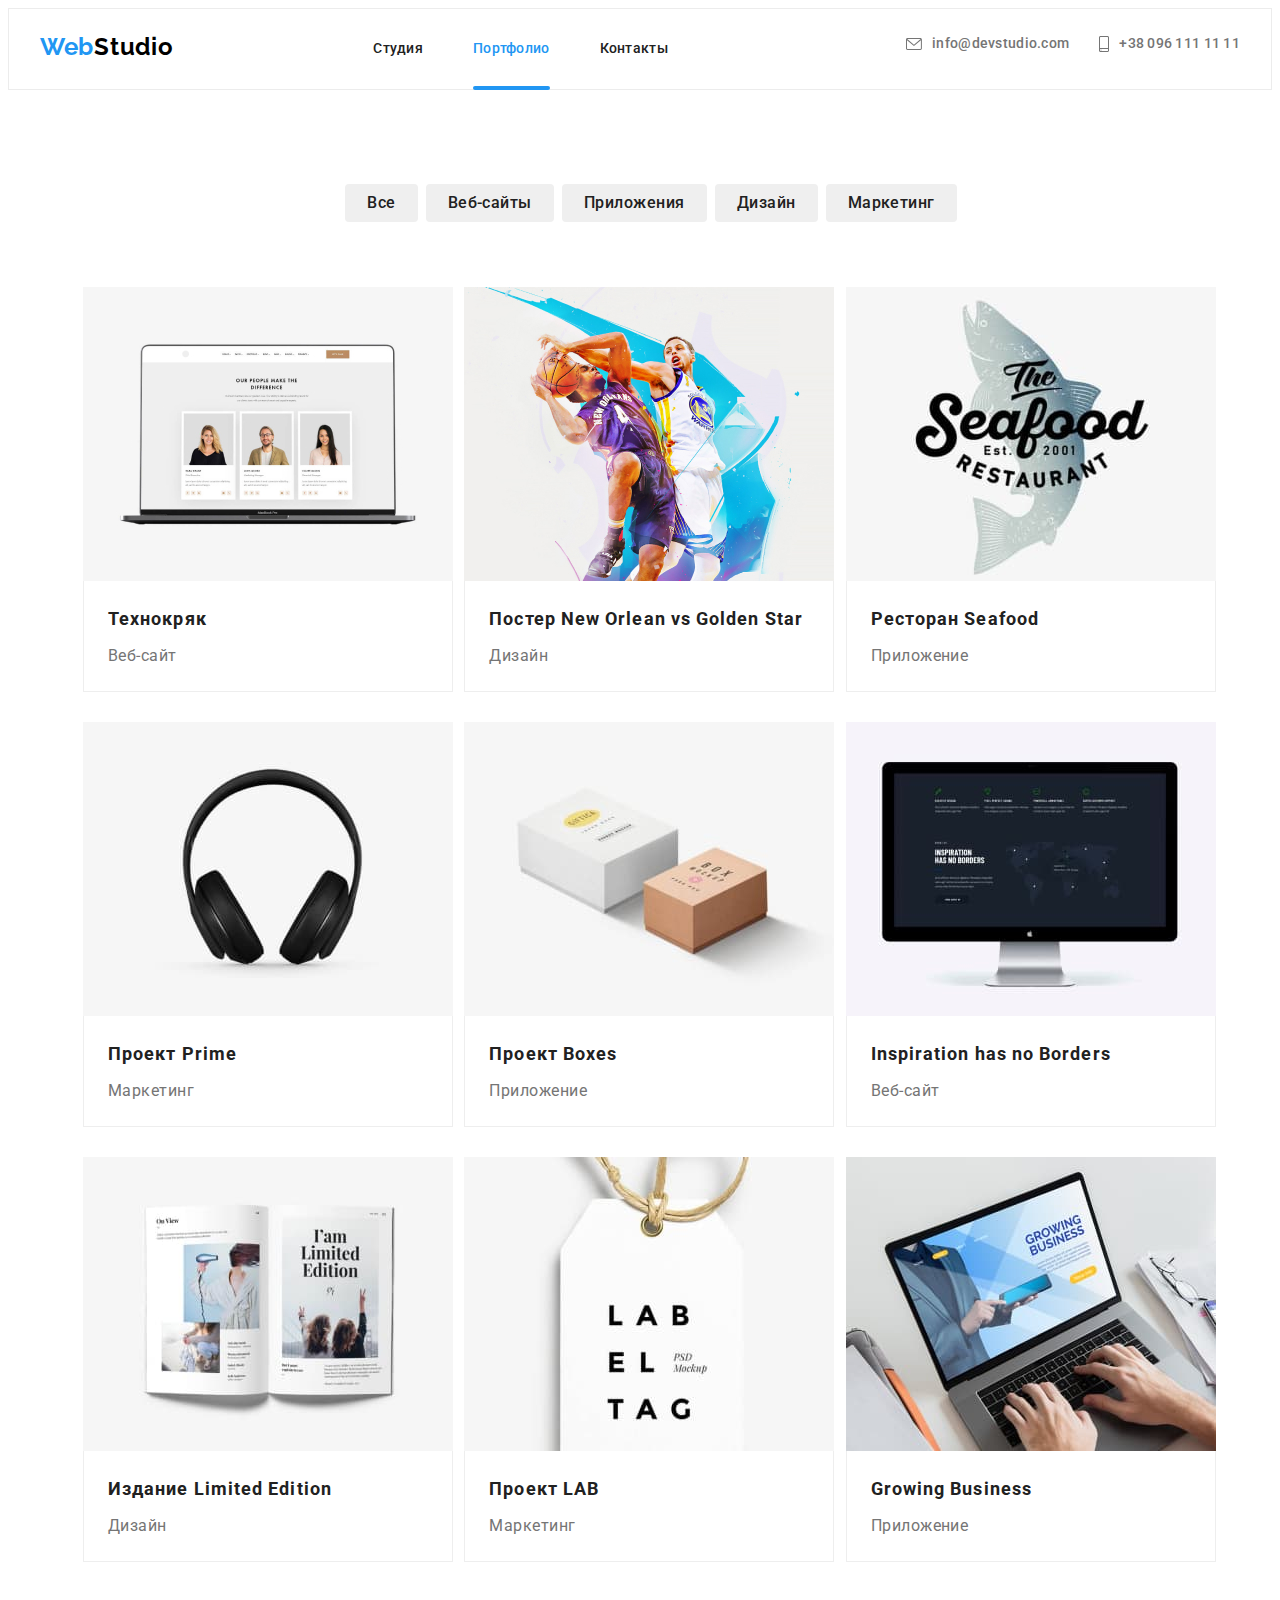
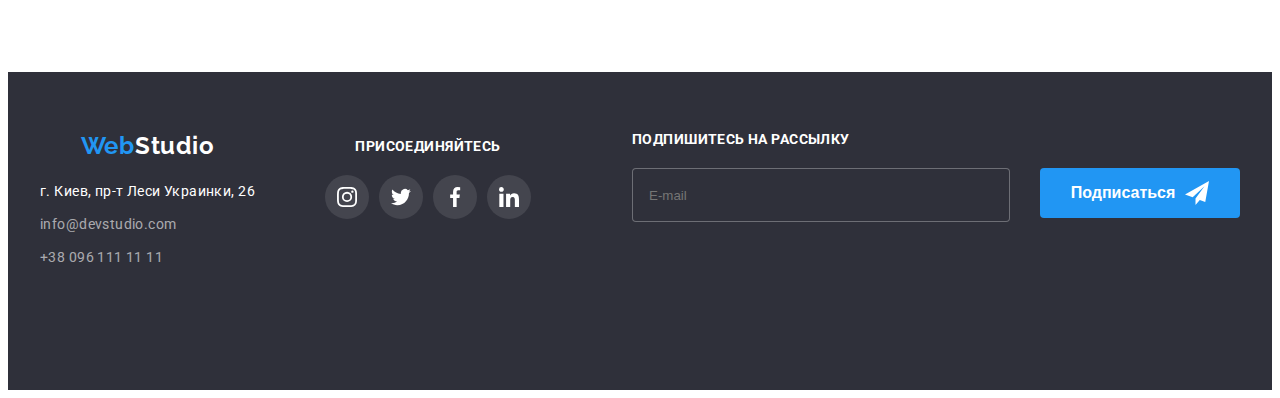
==== commit 70d75280: "!!!" ====
--- a/portfolio.html
+++ b/portfolio.html
@@ -450,5 +450,7 @@
         </form>
       </div>
     </footer>
+	 <script src="./modal.js"></script>
+    <script src="./menu.js"></script>
   </body>
 </html>
--- a/Css/main.min.css
+++ b/Css/main.min.css
@@ -1 +1 @@
-:root{--title-color: #212121;--main-font: roboto, sans-serif;--logo-color: #2196f3;--contact-color: #757575}body{font-family:var(--main-font);background-color:#fff;color:var(--title-color)}.container{position:relative;width:100%;padding-right:15px;padding-left:15px;margin:0 auto}@media screen and (min-width: 480px){.container{max-width:480px}}@media screen and (min-width: 768px){.container{max-width:768px}}@media screen and (min-width: 1200px){.container{max-width:1200px}}.title{font-weight:700;font-size:28px;line-height:1.17;letter-spacing:.03em;text-align:center;margin-bottom:30px;color:var(--title-color);margin-top:0px}@media screen and (min-width: 1200px){.title{font-weight:700;font-size:36px;line-height:1.17;letter-spacing:.03em}}@media screen and (min-width: 1200px){.title{margin-bottom:50px}}.img{display:block;max-width:100%;height:auto;width:100%}.header .container{display:flex;justify-content:space-between;align-items:center}.header{position:relative;background-color:#fff;padding:0 px;border:1px solid #ececec}.nav{display:none}@media screen and (min-width: 768px){.nav{display:block}}.items.list{display:none}@media screen and (min-width: 768px){.items.list{display:block}}@media screen and (min-width: 1200px){.items.list{display:flex}}.nav .link{display:block;padding-top:32px;padding-bottom:32px}.header__logo{width:145px;height:31px;margin-right:93px}.list{list-style:none}.header__logo,.footer-logo{display:inline-block;font-family:"Raleway";font-style:normal;font-weight:700;font-size:24px;line-height:1.17;letter-spacing:.03em;color:var(--logo-color)}.header__desk,.footer-desk{color:#000}.logo,.header__logo,.footer-logo,.link{text-decoration:none}.link{transition:color 250ms cubic-bezier(0.4, 0, 0.2, 1)}.link:hover,.link:focus{color:var(--logo-color)}.mobile-menu{position:fixed;background-color:#fff;z-index:2;top:0px;left:0px;width:100vw;height:100vh;display:flex;flex-direction:column;height:100%;justify-content:space-between;overflow:auto}.menu-open__icon{display:block}.mobile-menu__close{background-color:#fff;position:absolute;width:40px;height:40px;top:10px;right:15px;padding:11px;border:none;border-radius:50%;outline:rgba(0,0,0,0)}.mobile-menu__close:hover{fill:var(--logo-color)}.mobile-menu__close:focus{fill:var(--logo-color)}.mobile-nav{margin-top:48px;margin-left:40px}.mob-menu__list{padding:0px;margin:0px}.mob-menu__item:not(:last-child){margin-bottom:32px}.mob-menu__link{font-weight:500;font-size:40px;line-height:1.17;letter-spacing:.02em;color:#212121}.mob-menu__link:hover,.mob-menu__link:focus{color:var(--logo-color)}.mob-items__list{list-style:none;padding:0px;margin-left:40px;margin-bottom:64px}.mob-items__item{font-weight:500;font-size:30px;line-height:1.17;letter-spacing:.02em;color:#757575;margin-bottom:32px}@media screen and (min-width: 480px){.mob-items__item{font-weight:500;font-size:34px;line-height:1.17;letter-spacing:.02em}}.mob-items__contact{color:#757575}.mob-items__phone{color:#757575}.mob-items__mail{font-weight:500;font-size:24px;line-height:1.17;letter-spacing:.02em}.mob-item{list-style:none;display:flex;font-weight:500;font-size:12px;line-height:1.17;letter-spacing:.02em;padding:0px;margin-left:40px}@media screen and (min-width: 480px){.mob-item{font-weight:500;font-size:18px;line-height:1.22;letter-spacing:.02em}}.mobile-soc{text-decoration:none;margin-right:20px;color:#757575}.mobile-soc:hover,.mobile-soc:focus{color:var(--logo-color)}.mobile-soc::after{content:"";position:absolute;width:1px;height:22px;background-color:#757575;margin-left:10px}.menu-btn{width:40px;height:40px;display:inline-flex;padding:0px;z-index:4;justify-content:center;align-items:center;margin:0px;background-color:rgba(0,0,0,0);border:none}@media screen and (min-width: 768px){.menu-btn{display:none}}.menu-btn .icon-cross{display:none}.menu-btn.is-open .icon-cross{display:block}.menu-btn.is-open .icon-menu{display:none}.menu-container{position:fixed;display:none;top:0;width:100%;height:600px;z-index:3;background-color:#fff;left:0;padding:20px}@media screen and (min-width: 768px){.menu-container{display:none}}.menu-container.is-open{display:block}.header-nav__list,.items{font-weight:500;font-size:14px;line-height:1.14;letter-spacing:.02em;margin:0px;padding:0px}.header-nav__link.header-nav__link--current{color:var(--logo-color)}.header-nav__link.header-nav__link--current::after{content:"";position:absolute;bottom:-1px;left:0;background-color:#2196f3;width:100%;height:4px;border-radius:2px}.header-nav__link{position:relative;font-weight:500;font-size:14px;line-height:1.14;letter-spacing:.02em;color:var(--title-color)}.header-nav__list .header-nav__item{margin-right:50px}.header-nav__list .header-nav__item :last-child{margin-right:0}.header-nav__list{display:flex}@media screen and (min-width: 1200px){.items .items__item+.items__item{margin-left:30px}}.items__contact{display:flex;align-items:center;color:var(--contact-color)}.items__contact:hover,.items__contact:focus{fill:var(--logo-color)}.items__contact:hover svg,.items__contact:focus svg{fill:var(--logo-color)}@media screen and (min-width: 768px){.items__contact:first-child{margin-bottom:10px}}.items__mail{margin-right:10px;fill:#757575;transition:fill 250ms cubic-bezier(0.4, 0, 0.2, 1)}.items__mail:hover{fill:var(--logo-color)}.items__phone{margin-right:10px;fill:#757575;transition:fill 250ms cubic-bezier(0.4, 0, 0.2, 1)}.items__phone:hover{fill:var(--logo-color)}.hero__section{max-width:1600px;width:100%;height:auto;margin-left:auto;margin-right:auto;background-color:gray;background-image:linear-gradient(to right, rgba(47, 48, 58, 0.4), rgba(47, 48, 58, 0.4)),url(../images/Header_bg_mabile.jpg);background-size:cover}@media(min-device-pixel-ratio: 2),(min-resolution: 192dpi),(min-resolution: 2dppx){.hero__section{background-image:linear-gradient(to right, rgba(47, 48, 58, 0.4), rgba(47, 48, 58, 0.4)),url(../images/Header_bg_mabile_2x.jpg)}}@media screen and (min-width: 768px){.hero__section{background-image:linear-gradient(to right, rgba(47, 48, 58, 0.4), rgba(47, 48, 58, 0.4)),url(../images/Header_bg_tab.jpg);background-size:cover}}@media screen and (min-width: 768px)and (min-device-pixel-ratio: 2),screen and (min-width: 768px)and (min-resolution: 192dpi),screen and (min-width: 768px)and (min-resolution: 2dppx){.hero__section{background-image:linear-gradient(to right, rgba(47, 48, 58, 0.4), rgba(47, 48, 58, 0.4)),url(../images/Header_bg_tab_2x.jpg)}}@media screen and (min-width: 1200px){.hero__section{background-image:linear-gradient(to right, rgba(47, 48, 58, 0.4), rgba(47, 48, 58, 0.4)),url(../images/Img21.jpg);background-size:cover}}@media screen and (min-width: 1200px)and (min-device-pixel-ratio: 2),screen and (min-width: 1200px)and (min-resolution: 192dpi),screen and (min-width: 1200px)and (min-resolution: 2dppx){.hero__section{background-image:linear-gradient(to right, rgba(47, 48, 58, 0.4), rgba(47, 48, 58, 0.4)),url(../images/Img_bg_2x.jpg)}}.hero__section{background-color:#2f303a;padding:200px 0px}@media screen and (min-width: 480px){.hero__section{padding:118px 45px}}@media screen and (min-width: 480px){.section{padding-bottom:60px}}@media screen and (min-width: 1200px){.section{padding-top:94px;padding-bottom:94px}}.hero__text{display:block;margin-bottom:30px;margin-top:0;text-align:center;text-transform:uppercase;color:#fff}@media screen and (min-width: 320px){.hero__text{font-weight:900;font-size:20px;line-height:1.36;letter-spacing:.06em}}@media screen and (min-width: 480px){.hero__text{font-size:26px}}@media screen and (min-width: 1200px){.hero__text{font-size:44px}}.hero__button{font-family:"Roboto";font-style:normal;color:#fff;cursor:pointer;background-color:var(--logo-color);padding:10px 32px;margin:0px 700px 200px 700;display:block;margin:0 auto;border-radius:4px;border:0px;transition:background-color 250ms cubic-bezier(0.4, 0, 0.2, 1),color 250ms cubic-bezier(0.4, 0, 0.2, 1);position:absolute;left:50%;transform:translate(-50%)}@media screen and (min-width: 320px){.hero__button{font-weight:700;font-size:11px;line-height:1.88;letter-spacing:.06em}}@media screen and (min-width: 480px){.hero__button{font-weight:700;font-size:14px;line-height:1.88;letter-spacing:.06em}}.hero__button:hover,.hero__button:focus{color:#fff;background-color:#188ce8}.visually-hidden{position:absolute;width:1px;height:1px;margin:-1px;border:0;padding:0;white-space:nowrap;clip-path:inset(100%);clip:rect(0 0 0 0);overflow:hidden}.benefist-list{display:flex;flex-wrap:wrap;gap:30px;padding:0px}.benefist-list__item{max-width:100%}@media screen and (min-width: 768px){.benefist-list__item{width:calc((100% - 60px)/2)}}@media screen and (min-width: 1200px){.benefist-list__item{width:calc((100% - 90px)/4)}}.benefist-list__item::before{display:block;content:"";background-size:70px 70px;margin-bottom:30px;height:120px;background-repeat:no-repeat;background-position:center;background-color:#f5f4fa}.icon-antenna::before{background-image:url(../images/antenna1.svg)}.icon-time::before{background-image:url(../images/clock1.svg)}.icon-diagram::before{background-image:url(../images/Vector.svg)}.icon-astronaut::before{background-image:url(../images/astronaut1.svg)}.benefist-list__title{font-weight:700;font-size:14px;line-height:1.14;letter-spacing:.03em;text-transform:uppercase;text-align:center;color:var(--title-color);margin-top:0px;margin-bottom:10px}.benefist-list__text{font-weight:400;font-size:14px;line-height:1.71;letter-spacing:.03em;color:var(--contact-color);margin:0px}img{display:block;max-width:100%;height:auto;position:relative}.case-section.section{padding-top:0px}@media screen and (max-width: 1199px){.case-section.section{position:absolute;width:1px;height:1px;margin:-1px;border:0;padding:0;white-space:nowrap;clip-path:inset(100%);clip:rect(0 0 0 0);overflow:hidden}}.case-list__destop{position:relative}.case-list__desk{font-weight:700;font-size:14px;line-height:1.14;letter-spacing:.03em;text-align:center;text-transform:uppercase;margin:0px;padding-top:27px;padding-bottom:27px;color:#fff}.case-list__text{position:absolute;text-align:center;width:100%;bottom:0px;background-color:rgba(47,48,58,.8)}.case-list{display:flex;justify-content:space-between;padding:0px;margin:0 -30px 0 0}.case-list__item{width:calc((100% - 60px)/3);margin-right:30px}.team-section{background-color:#f5f4fa}.team-heading{font-weight:700;font-size:36px;line-height:1.17;letter-spacing:.03em;text-align:center;color:var(--title-color)}.team-list{display:flex;flex-wrap:wrap;gap:30px;padding:0px}.team-list__item{width:100%}@media screen and (min-width: 768px){.team-list__item{width:calc((100% - 60px)/2)}}@media screen and (min-width: 1200px){.team-list__item{width:calc((100% - 90px)/4)}}.team-list__title{font-weight:500;font-size:16px;line-height:1.19;letter-spacing:.03em;text-align:center;color:var(--title-color);margin-top:0px;margin-bottom:10px}.team-list__text{font-weight:400;font-size:16px;line-height:1.19;letter-spacing:.03em;text-align:center;color:var(--contact-color);margin:0px}.team-list__item{background:#fff;box-shadow:0px 1px 3px rgba(0,0,0,.12),0px 1px 1px rgba(0,0,0,.14),0px 2px 1px rgba(0,0,0,.2);border-radius:0px 0px 4px 4px}.team-list__description{padding-top:30px;padding-bottom:30px}.team-list__icon{display:flex;justify-content:center;padding:0px;margin:0px;margin-top:16px;list-style:none}.team-list__links:not(:last-child){margin-right:10px}.team-list__links a{display:flex;justify-content:center;align-items:center;width:44px;height:44px;border-radius:50%;fill:#afb1b8;transition:background-color 250ms cubic-bezier(0.4, 0, 0.2, 1),outline 250ms cubic-bezier(0.4, 0, 0.2, 1)}.team-list__links a:hover,.team-list__links a:focus{background-color:#188ce8;outline:none}.team-list__links a svg{transition:fill 250ms cubic-bezier(0.4, 0, 0.2, 1)}.team-list__links a:hover svg,.team-list__links a:focus svg{fill:#fff}.clients-list{display:flex;justify-content:space-between;display:flex;flex-wrap:wrap;gap:30px;list-style:none;padding-left:0px;margin-top:0px;margin-bottom:0px}.clients-list li.clients-list__link{max-width:100%}@media screen and (min-width: 480px){.clients-list li.clients-list__link{width:calc((100% - 30px)/2)}}@media screen and (min-width: 768px){.clients-list li.clients-list__link{width:calc((100% - 60px)/3)}}@media screen and (min-width: 1200px){.clients-list li.clients-list__link{width:calc((100% - 150px)/6)}}.clients-list li.clients-list__link a{display:flex;justify-content:center;align-items:center;height:90px;border:1px solid #afb1b8;border-radius:4px;fill:#afb1b8;transition:border-color 250ms cubic-bezier(0.4, 0, 0.2, 1),fill 250ms cubic-bezier(0.4, 0, 0.2, 1)}.clients-list li.clients-list__link a:hover,.clients-list li.clients-list__link a:focus{border-color:#2196f3;fill:#2196f3;outline:rgba(0,0,0,0)}.clients-list li.clients-list__link:last-child{margin-right:0px}.footer-list__adress{font-weight:400;font-size:14px;line-height:1.71;letter-spacing:.03em;color:#fff}.footer-list__link{font-weight:400;font-size:14px;line-height:1.71;letter-spacing:.03em;color:rgba(255,255,255,.6)}.footer-logo{margin-bottom:20px}.footer-list__item:not(:last-child){margin-bottom:9px}.footer{background-color:#2f303a;padding-bottom:60px;padding-top:60px}.footer-list.list{padding-left:0px;margin:0px}.box{gap:30px;text-align:center}@media screen and (min-width: 1200px){.box{display:flex;justify-content:space-between}}@media screen and (min-width: 768px){.footer-soc{display:flex;justify-content:space-evenly;align-items:center;margin-bottom:60px}}.footer-text{font-weight:700;font-size:14px;line-height:1.14;letter-spacing:.03em;text-transform:uppercase;color:#fff;margin:0px;margin-bottom:20px}.footer-icon{padding-bottom:60px;padding-top:60px}@media screen and (min-width: 768px){.footer-icon{padding:0;margin-top:-45px}}@media screen and (min-width: 1200px){.footer-icon{margin-left:70px}}.footer-item{display:flex;padding-left:122px;margin:0px;list-style:none}@media screen and (min-width: 768px){.footer-item{padding-left:0}}.footer-item__link a{display:flex;justify-content:center;align-items:center;width:44px;height:44px;border-radius:50%;fill:#fff;background:rgba(255,255,255,.1);transition:background-color 250ms cubic-bezier(0.4, 0, 0.2, 1),fill 250ms cubic-bezier(0.4, 0, 0.2, 1),outline 250ms cubic-bezier(0.4, 0, 0.2, 1)}.footer-item__link a:hover,.footer-item__link a:focus{background-color:#188ce8;fill:#fff;outline:0}.footer-item__link:not(:last-child){margin-right:10px}.clients-list{display:block;display:flex;justify-content:space-between;list-style:none;padding-left:0px;margin-top:0px;margin-bottom:0px}.clients-list li.clients-link{width:calc((100% - 150px)/6);margin-right:30px}.clients-list li.clients-link a{display:flex;justify-content:center;align-items:center;height:90px;border:1px solid #afb1b8;border-radius:4px;fill:#afb1b8;transition:border-color 250ms cubic-bezier(0.4, 0, 0.2, 1),fill 250ms cubic-bezier(0.4, 0, 0.2, 1)}.clients-list li.clients-link a:hover,.clients-list li.clients-link a:focus{border-color:#2196f3;fill:#2196f3;outline:rgba(0,0,0,0)}.clients-list li.clients-link:last-child{margin-right:0px}@media screen and (min-width: 768px){.footer-form{margin:0px}}.footer-email{display:flex;flex-wrap:wrap;gap:30px;max-width:100%}@media screen and (min-width: 768px){.footer-email{flex-direction:column}}@media screen and (min-width: 1200px){.footer-email{display:flex;flex-direction:row}}.text-form{font-weight:700;font-size:14px;line-height:1.14;letter-spacing:.03em;text-transform:uppercase;color:#fff;margin:0px 0px 20px 0px}@media screen and (min-width: 1200px){.text-form{text-align:left}}.footer-btn{display:flex;justify-content:center;align-items:center;height:50px;width:200px;padding:0px;background:#2196f3;border:none;border-radius:4px;margin:0 auto;cursor:pointer}.footer-btn:hover,.footer-btn:focus{color:#fff;background-color:#188ce8}.footer-input{width:100%;height:50px;border:1px solid rgba(255,255,255,.3);color:rgba(255,255,255,.6);background-color:#2f303a;border-radius:4px;padding-left:16px}@media screen and (min-width: 768px){.footer-input{width:450px;margin:0 auto}}@media screen and (min-width: 1200px){.footer-input{width:358px;margin:0}}.text-btn{font-weight:700;font-size:16px;line-height:1.88;margin:0px;padding:0px;color:#fff}.footer-pilot{margin-left:10px;fill:#fff}.footer-desk{color:#fff}.footer-contact{display:inline-block;justify-content:center;align-items:center}.main-list{display:flex;justify-content:center;padding-left:0px;margin-top:0px;margin-bottom:50px}.main-list .main-list__btn{margin-right:8px}.main-list__button{font-family:"Roboto";font-weight:500;font-size:16px;line-height:1.62;letter-spacing:.03em;text-align:center;color:var(--title-color);cursor:pointer;padding:6px 22px;border:0px;border-radius:4px;transition:color 250ms cubic-bezier(0.4, 0, 0.2, 1),background-color 250ms cubic-bezier(0.4, 0, 0.2, 1),box-shadow 250ms cubic-bezier(0.4, 0, 0.2, 1),border-radius 250ms cubic-bezier(0.4, 0, 0.2, 1)}.main-list .main-list__button:last-child{margin-right:0px}.main-list__button:hover,.main-list__button:focus{color:#fff;background-color:var(--logo-color);box-shadow:0px 3px 1px rgba(0,0,0,.1),0px 1px 2px rgba(0,0,0,.08),0px 2px 2px rgba(0,0,0,.12);border-radius:4px}.project-title{font-weight:700;font-size:18px;line-height:2;letter-spacing:.06em;color:var(--title-color);margin-top:0px;margin-bottom:4px}.project{padding:20px 24px 20px 24px;border:1px solid #eee;border-top:none}.project-text{font-weight:400;font-size:16px;line-height:1.88;letter-spacing:.03em;color:var(--contact-color);margin:0px}.project-list{background-color:#fff}.project-list__link{display:block;transition:box-shadow 250ms cubic-bezier(0.4, 0, 0.2, 1)}.project-list__link:hover{box-shadow:0px 1px 1px rgba(0,0,0,.12),0px 4px 4px rgba(0,0,0,.06),1px 4px 6px rgba(0,0,0,.16)}.project-list__link:focus{box-shadow:0px 1px 1px rgba(0,0,0,.12),0px 4px 4px rgba(0,0,0,.06),1px 4px 6px rgba(0,0,0,.16)}.project-list{display:flex;flex-wrap:wrap;gap:30px}.project-list{margin:0 -30px -30px 0;padding:0}.project-list__info{width:100%;margin-bottom:30px}@media screen and (min-width: 768px){.project-list__info{width:calc((100% - 30px)/2)}}@media screen and (min-width: 1200px){.project-list__info{width:calc((100% - 90px)/3)}}.project-list__pic{position:relative;overflow:hidden}.project-list__thumb{position:absolute;top:100%;display:flex;align-items:center;background-color:rgba(33,150,243,.9);padding:0px 24px;transition:transform 250ms cubic-bezier(0.4, 0, 0.2, 1)}@media screen and (min-width: 480px){.project-list__thumb{width:450px;height:100%}}@media screen and (min-width: 768px){.project-list__thumb{width:370px;height:294px}}.project-list__link:hover .project-list__thumb{opacity:1;transform:translatey(-100%)}.project-list__link:focus .project-list__thumb{opacity:1;transform:translatey(-100%);outline:none}.project-list__desk{display:inline-block;font-weight:400;font-size:18px;line-height:1.56;letter-spacing:.03em;color:#fff;margin:0px}.backdrop{position:fixed;top:0;left:0;width:100%;height:100%;background-color:rgba(0,0,0,.2);z-index:5;overflow-y:scroll}.modal{position:absolute;top:50%;left:50%;transform:translate(-50%, -50%) scale(1);padding:40px;border-radius:4px;background-color:#fff;box-shadow:0px 1px 3px rgba(0,0,0,.12),0px 1px 1px rgba(0,0,0,.14),0px 2px 1px rgba(0,0,0,.2);transition:transform 500ms cubic-bezier(0.4, 0, 0.2, 1)}@media screen and (min-width: 320px){.modal{min-width:330px;min-height:540px}}@media screen and (min-width: 480px){.modal{min-width:450px;min-height:609px}}@media screen and (min-width: 1200px){.modal{min-width:528px;min-height:581px}}.backdrop.is-hidden .modal{transform:translate(-50%, -50%) scale(0.9);transition:transform 500ms cubic-bezier(0.4, 0, 0.2, 1)}.modal-title{display:block;font-weight:700;font-size:20px;line-height:1.15;letter-spacing:.03em;text-align:center;color:#212121;margin:0px;margin-bottom:30px}.modal-form{display:block}.modal-textarea__comment{font-weight:400;font-size:12px;line-height:1.17;letter-spacing:.01em;color:#757575}.modal-textarea__info{resize:none;font-weight:400;font-size:12px;line-height:1.17;letter-spacing:.01em;width:100%;height:120px;outline:rgba(0,0,0,0);margin-top:4px;border-radius:4px;padding:12px 16px;border:1px solid rgba(33,33,33,.2);transition:color 250ms cubic-bezier(0.4, 0, 0.2, 1)}.modal-textarea__info:focus{border:1px solid #2196f3}.modal-textarea{width:100%;padding:0px}.form-field{position:relative;margin:auto;margin-bottom:30px}.mail{margin-bottom:10px}.form-field__imput{display:inline-block;font-weight:400;font-size:12px;line-height:1.17;letter-spacing:.01em;width:100%;height:40px;padding-left:45px;border-radius:4px;outline:rgba(0,0,0,0);border:1px solid rgba(33,33,33,.2);transition:color 250ms cubic-bezier(0.4, 0, 0.2, 1)}.form-field__imput:focus{border:1px solid #2196f3}.modal-label{position:absolute;left:0px;top:-17px;font-weight:400;font-size:12px;line-height:1.17;letter-spacing:.01em;color:#757575}.form-field__icon{position:absolute;left:12px;top:50%;transform:translateY(-50%);transition:fiil 250ms cubic-bezier(0.4, 0, 0.2, 1)}.form-field__imput:focus+.form-field__icon{fill:#2196f3}.checkbox{font-weight:400;font-size:14px;line-height:1.17;letter-spacing:.03em;-webkit-appearance:none;-moz-appearance:none;appearance:none;position:absolute}.check-field{display:flex;align-items:center;gap:7px;margin-left:14px;margin-top:20px;margin-bottom:30px}.checkbox__icon{display:inline-block;width:16px;height:15px;border:2px solid #212121;border-radius:2px}.checkbox:checked+.checkbox__icon{background-color:#2196f3;background-image:url(../images/iconcheck1.svg);background-size:12px auto;background-position:50% 50%;background-origin:border-box;border-color:#2196f3}.checkbox:focus+.checkbox__icon{border-color:#2196f3}.checkbox__text{font-weight:400;font-size:14px;line-height:1.71;letter-spacing:.03em;color:#757575}.checkbox-link{color:#2196f3}.checkbox-link:hover{text-decoration:none}.check-button__btn{font-weight:700;font-size:16px;line-height:1.88;color:#fff;background-color:#2196f3;padding:10px 55px;border:none;border-radius:4px;cursor:pointer}.check-button__btn:hover,.check-button__btn:focus{color:#fff;background-color:#188ce8}.check-button{display:flex;justify-content:center}.modal-button{position:absolute;width:30px;height:30px;top:8px;right:8px;padding:6px;border:1px solid rgba(0,0,0,.1);border-radius:50%;background-color:#fff;outline:rgba(0,0,0,0);cursor:pointer}.modal-button:hover{fill:var(--logo-color)}.modal-button:focus{fill:var(--logo-color)}.backdrop.is-hidden{opacity:0;pointer-events:none}/*# sourceMappingURL=main.min.css.map */+:root{--title-color: #212121;--main-font: roboto, sans-serif;--logo-color: #2196f3;--contact-color: #757575}body{font-family:var(--main-font);background-color:#fff;color:var(--title-color)}.container{position:relative;width:100%;padding-right:15px;padding-left:15px;margin:0 auto}@media screen and (min-width: 480px){.container{max-width:480px}}@media screen and (min-width: 768px){.container{max-width:768px}}@media screen and (min-width: 1200px){.container{max-width:1200px}}.title{font-weight:700;font-size:28px;line-height:1.17;letter-spacing:.03em;text-align:center;margin-bottom:30px;color:var(--title-color);margin-top:0px}@media screen and (min-width: 1200px){.title{font-weight:700;font-size:36px;line-height:1.17;letter-spacing:.03em}}@media screen and (min-width: 1200px){.title{margin-bottom:50px}}.img{display:block;max-width:100%;height:auto;width:100%}.header .container{display:flex;justify-content:space-between;align-items:center}.header{position:relative;background-color:#fff;padding:0px;padding-bottom:16px;padding-top:16px;border:1px solid #ececec}@media screen and (min-width: 768px){.header{padding:0px}}.nav{display:none}@media screen and (min-width: 768px){.nav{display:block}}.items.list{display:none}@media screen and (min-width: 768px){.items.list{display:block}}@media screen and (min-width: 1200px){.items.list{display:flex}}.nav .link{display:block;padding-top:32px;padding-bottom:32px}.header__logo{width:145px;height:31px}.list{list-style:none}.header__logo,.footer-logo{display:inline-block;font-family:"Raleway";font-style:normal;font-weight:700;font-size:24px;line-height:1.17;letter-spacing:.03em;color:var(--logo-color)}.header__desk,.footer-desk{color:#000}.logo,.header__logo,.footer-logo,.link{text-decoration:none}.link{transition:color 250ms cubic-bezier(0.4, 0, 0.2, 1)}.link:hover,.link:focus{color:var(--logo-color)}.mobile-menu{position:fixed;background-color:#fff;z-index:2;top:0px;left:0px;width:100vw;height:100vh;display:flex;flex-direction:column;height:100%;justify-content:space-between;overflow:auto}.menu-open__icon{display:block}.mobile-menu__close{background-color:#fff;position:absolute;width:40px;height:40px;top:10px;right:15px;padding:11px;border:none;border-radius:50%;outline:rgba(0,0,0,0)}.mobile-menu__close:hover{fill:var(--logo-color)}.mobile-menu__close:focus{fill:var(--logo-color)}.mobile-nav{margin-bottom:16px}.mob-menu__list{padding:0px;margin:0px}.mob-menu__item:not(:last-child){margin-bottom:32px}.mob-menu__link{font-weight:500;font-size:40px;line-height:1.17;letter-spacing:.02em;color:#212121}.mob-menu__link:hover,.mob-menu__link:focus{color:var(--logo-color)}.mob-items__list{list-style:none;padding:0px;margin-top:0px;margin-bottom:64px}.mob-items__item{font-weight:500;font-size:30px;line-height:1.17;letter-spacing:.02em;color:#757575;margin-bottom:32px}@media screen and (min-width: 480px){.mob-items__item{font-weight:500;font-size:34px;line-height:1.17;letter-spacing:.02em}}.mob-items__contact{color:#757575}.mob-items__phone{color:#757575}.mob-items__mail{font-weight:500;font-size:24px;line-height:1.17;letter-spacing:.02em}.mob-item{list-style:none;display:flex;font-weight:500;font-size:18px;line-height:1.22;letter-spacing:.02em;padding:0px}@media screen and (min-width: 480px){.mob-item{font-weight:500;font-size:18px;line-height:1.22;letter-spacing:.02em}}.mobile-soc{text-decoration:none;margin-right:20px;color:#757575}.mobile-soc:hover,.mobile-soc:focus{color:var(--logo-color)}.mobile-soc::after{content:"";position:absolute;width:1px;height:22px;background-color:#757575;margin-left:10px}.menu-btn{width:40px;height:40px;display:inline-flex;padding:0px;z-index:4;justify-content:center;align-items:center;margin:0px;background-color:rgba(0,0,0,0);border:none}@media screen and (min-width: 768px){.menu-btn{display:none}}.menu-btn .icon-cross{display:none}.menu-btn.is-open .icon-cross{display:block}.menu-btn.is-open .icon-menu{display:none}.menu-container{position:fixed;display:flex;display:none;flex-direction:column;top:0;width:100%;height:100%;z-index:3;background-color:#fff;left:0;padding:48px 40px}@media screen and (min-width: 768px){.menu-container{display:none}}.menu-container.is-open{display:flex}.header-nav__list,.items{font-weight:500;font-size:14px;line-height:1.14;letter-spacing:.02em;margin:0px;padding:0px}.header-nav__link.header-nav__link--current{color:var(--logo-color)}.header-nav__link.header-nav__link--current::after{content:"";position:absolute;bottom:-1px;left:0;background-color:#2196f3;width:100%;height:4px;border-radius:2px}.header-nav__link{position:relative;font-weight:500;font-size:14px;line-height:1.14;letter-spacing:.02em;color:var(--title-color)}.header-nav__list .header-nav__item{margin-right:50px}.header-nav__list .header-nav__item :last-child{margin-right:0}.header-nav__list{display:flex}@media screen and (min-width: 1200px){.items .items__item+.items__item{margin-left:30px}}.items__contact{display:flex;align-items:center;color:var(--contact-color)}.items__contact:hover,.items__contact:focus{fill:var(--logo-color)}.items__contact:hover svg,.items__contact:focus svg{fill:var(--logo-color)}@media screen and (min-width: 768px){.items__contact:first-child{margin-bottom:10px}}.items__mail{margin-right:10px;fill:#757575;transition:fill 250ms cubic-bezier(0.4, 0, 0.2, 1)}.items__mail:hover{fill:var(--logo-color)}.items__phone{margin-right:10px;fill:#757575;transition:fill 250ms cubic-bezier(0.4, 0, 0.2, 1)}.items__phone:hover{fill:var(--logo-color)}.hero__section{max-width:1600px;width:100%;height:auto;margin-left:auto;margin-right:auto;background-color:gray;background-image:linear-gradient(to right, rgba(47, 48, 58, 0.4), rgba(47, 48, 58, 0.4)),url(../images/Header_bg_mabile.jpg);background-size:cover}@media(min-device-pixel-ratio: 2),(min-resolution: 192dpi),(min-resolution: 2dppx){.hero__section{background-image:linear-gradient(to right, rgba(47, 48, 58, 0.4), rgba(47, 48, 58, 0.4)),url(../images/Header_bg_mabile_2x.jpg)}}@media screen and (min-width: 768px){.hero__section{background-image:linear-gradient(to right, rgba(47, 48, 58, 0.4), rgba(47, 48, 58, 0.4)),url(../images/Header_bg_tab.jpg);background-size:cover}}@media screen and (min-width: 768px)and (min-device-pixel-ratio: 2),screen and (min-width: 768px)and (min-resolution: 192dpi),screen and (min-width: 768px)and (min-resolution: 2dppx){.hero__section{background-image:linear-gradient(to right, rgba(47, 48, 58, 0.4), rgba(47, 48, 58, 0.4)),url(../images/Header_bg_tab_2x.jpg)}}@media screen and (min-width: 1200px){.hero__section{background-image:linear-gradient(to right, rgba(47, 48, 58, 0.4), rgba(47, 48, 58, 0.4)),url(../images/Img21.jpg);background-size:cover}}@media screen and (min-width: 1200px)and (min-device-pixel-ratio: 2),screen and (min-width: 1200px)and (min-resolution: 192dpi),screen and (min-width: 1200px)and (min-resolution: 2dppx){.hero__section{background-image:linear-gradient(to right, rgba(47, 48, 58, 0.4), rgba(47, 48, 58, 0.4)),url(../images/Img_bg_2x.jpg)}}.hero__section{background-color:#2f303a;padding:200px 0px}@media screen and (min-width: 480px){.hero__section{padding:118px}}@media screen and (min-width: 1200px){.hero__section{padding:200px}}@media screen and (min-width: 480px){.section{padding:60px}}@media screen and (min-width: 1200px){.section{padding-top:94px;padding-bottom:94px}}.hero__text{display:block;margin-bottom:30px;margin-top:0;text-align:center;text-transform:uppercase;color:#fff}@media screen and (min-width: 320px){.hero__text{font-weight:900;font-size:20px;line-height:1.36;letter-spacing:.06em}}@media screen and (min-width: 480px){.hero__text{font-size:26px}}@media screen and (min-width: 1200px){.hero__text{font-size:44px}}.hero__button{font-family:"Roboto";font-style:normal;color:#fff;cursor:pointer;background-color:var(--logo-color);padding:10px 32px;margin:0px 700px 200px 700;display:block;margin:0 auto;border-radius:4px;border:0px;transition:background-color 250ms cubic-bezier(0.4, 0, 0.2, 1),color 250ms cubic-bezier(0.4, 0, 0.2, 1)}@media screen and (min-width: 320px){.hero__button{font-weight:700;font-size:11px;line-height:1.88;letter-spacing:.06em}}@media screen and (min-width: 480px){.hero__button{font-weight:700;font-size:16px;line-height:1.88;letter-spacing:.06em}}.hero__button:hover,.hero__button:focus{color:#fff;background-color:#188ce8}.visually-hidden{position:absolute;width:1px;height:1px;margin:-1px;border:0;padding:0;white-space:nowrap;clip-path:inset(100%);clip:rect(0 0 0 0);overflow:hidden}.benefist-list{display:flex;flex-wrap:wrap;gap:30px;padding:0px}.benefist-list__item{max-width:100%}@media screen and (min-width: 768px){.benefist-list__item{width:calc((100% - 30px)/2)}}@media screen and (min-width: 1200px){.benefist-list__item{width:calc((100% - 90px)/4)}}.benefist-list__item::before{display:block;content:"";background-size:70px 70px;margin-bottom:30px;height:120px;background-repeat:no-repeat;background-position:center;background-color:#f5f4fa}.icon-antenna::before{background-image:url(../images/antenna1.svg)}.icon-time::before{background-image:url(../images/clock1.svg)}.icon-diagram::before{background-image:url(../images/Vector.svg)}.icon-astronaut::before{background-image:url(../images/astronaut1.svg)}.benefist-list__title{font-weight:700;font-size:14px;line-height:1.14;letter-spacing:.03em;text-transform:uppercase;text-align:center;color:var(--title-color);margin-top:0px;margin-bottom:10px}.benefist-list__text{font-weight:400;font-size:14px;line-height:1.71;letter-spacing:.03em;color:var(--contact-color);margin:0px}img{display:block;max-width:100%;height:auto;position:relative}.case-section.section{padding-top:0px}@media screen and (max-width: 1199px){.case-section.section{position:absolute;width:1px;height:1px;margin:-1px;border:0;padding:0;white-space:nowrap;clip-path:inset(100%);clip:rect(0 0 0 0);overflow:hidden}}.case-list__destop{position:relative}.case-list__desk{font-weight:700;font-size:14px;line-height:1.14;letter-spacing:.03em;text-align:center;text-transform:uppercase;margin:0px;padding-top:27px;padding-bottom:27px;color:#fff}.case-list__text{position:absolute;text-align:center;width:100%;bottom:0px;background-color:rgba(47,48,58,.8)}.case-list{display:flex;justify-content:space-between;padding:0px;margin:0 -30px 0 0}.case-list__item{width:calc((100% - 60px)/3);margin-right:30px}.team-section{background-color:#f5f4fa}.team-heading{font-weight:700;font-size:36px;line-height:1.17;letter-spacing:.03em;text-align:center;color:var(--title-color)}.team-list{display:flex;flex-wrap:wrap;gap:30px;padding:0px}.team-list__item{width:100%}@media screen and (min-width: 768px){.team-list__item{width:calc((100% - 30px)/2)}}@media screen and (min-width: 1200px){.team-list__item{width:calc((100% - 90px)/4)}}.team-list__title{font-weight:500;font-size:16px;line-height:1.19;letter-spacing:.03em;text-align:center;color:var(--title-color);margin-top:0px;margin-bottom:10px}.team-list__text{font-weight:400;font-size:16px;line-height:1.19;letter-spacing:.03em;text-align:center;color:var(--contact-color);margin:0px}.team-list__item{background:#fff;box-shadow:0px 1px 3px rgba(0,0,0,.12),0px 1px 1px rgba(0,0,0,.14),0px 2px 1px rgba(0,0,0,.2);border-radius:0px 0px 4px 4px}.team-list__description{padding-top:30px;padding-bottom:30px}.team-list__icon{display:flex;justify-content:center;padding:0px;margin:0px;margin-top:16px;list-style:none}.team-list__links:not(:last-child){margin-right:10px}.team-list__links a{display:flex;justify-content:center;align-items:center;width:44px;height:44px;border-radius:50%;fill:#afb1b8;transition:background-color 250ms cubic-bezier(0.4, 0, 0.2, 1),outline 250ms cubic-bezier(0.4, 0, 0.2, 1)}.team-list__links a:hover,.team-list__links a:focus{background-color:#188ce8;outline:none}.team-list__links a svg{transition:fill 250ms cubic-bezier(0.4, 0, 0.2, 1)}.team-list__links a:hover svg,.team-list__links a:focus svg{fill:#fff}.clients-list{display:flex;justify-content:space-between;display:flex;flex-wrap:wrap;gap:30px;list-style:none;padding-left:0px;margin-top:0px;margin-bottom:0px}.clients-list li.clients-list__link{max-width:100%}@media screen and (min-width: 480px){.clients-list li.clients-list__link{width:calc((100% - 30px)/2)}}@media screen and (min-width: 768px){.clients-list li.clients-list__link{width:calc((100% - 60px)/3)}}@media screen and (min-width: 1200px){.clients-list li.clients-list__link{width:calc((100% - 150px)/6)}}.clients-list li.clients-list__link a{display:flex;justify-content:center;align-items:center;height:90px;border:1px solid #afb1b8;border-radius:4px;fill:#afb1b8;transition:border-color 250ms cubic-bezier(0.4, 0, 0.2, 1),fill 250ms cubic-bezier(0.4, 0, 0.2, 1)}.clients-list li.clients-list__link a:hover,.clients-list li.clients-list__link a:focus{border-color:#2196f3;fill:#2196f3;outline:rgba(0,0,0,0)}.clients-list li.clients-list__link:last-child{margin-right:0px}.footer-list__adress{font-weight:400;font-size:14px;line-height:1.71;letter-spacing:.03em;color:#fff}.footer-list__link{font-weight:400;font-size:14px;line-height:1.71;letter-spacing:.03em;color:rgba(255,255,255,.6)}.footer-logo{margin-bottom:20px}.footer-list__item:not(:last-child){margin-bottom:9px}@media screen and (min-width: 1200px){.footer-list__item{text-align:left}}.footer{background-color:#2f303a;padding-bottom:60px;padding-top:60px}.footer-list.list{padding-left:0px;margin:0px}.box{gap:30px;text-align:center}@media screen and (min-width: 1200px){.box{display:flex;justify-content:space-between}}@media screen and (min-width: 768px){.footer-soc{display:flex;justify-content:space-evenly;align-items:center;margin-bottom:60px}}.footer-text{font-weight:700;font-size:14px;line-height:1.14;letter-spacing:.03em;text-transform:uppercase;color:#fff;margin:0px;margin-bottom:20px}.footer-icon{padding-bottom:60px;padding-top:60px}@media screen and (min-width: 768px){.footer-icon{padding:0;margin-top:-45px}}@media screen and (min-width: 1200px){.footer-icon{margin-left:70px}}.footer-item{display:flex;justify-content:center;margin:0px;padding-left:0;list-style:none}@media screen and (min-width: 768px){.footer-item{padding-left:0}}.footer-item__link a{display:flex;justify-content:center;align-items:center;width:44px;height:44px;border-radius:50%;fill:#fff;background:rgba(255,255,255,.1);transition:background-color 250ms cubic-bezier(0.4, 0, 0.2, 1),fill 250ms cubic-bezier(0.4, 0, 0.2, 1),outline 250ms cubic-bezier(0.4, 0, 0.2, 1)}.footer-item__link a:hover,.footer-item__link a:focus{background-color:#188ce8;fill:#fff;outline:0}.footer-item__link:not(:last-child){margin-right:10px}.clients-list{display:block;display:flex;justify-content:space-between;list-style:none;padding-left:0px;margin-top:0px;margin-bottom:0px}.clients-list li.clients-link{width:calc((100% - 150px)/6);margin-right:30px}.clients-list li.clients-link a{display:flex;justify-content:center;align-items:center;height:90px;border:1px solid #afb1b8;border-radius:4px;fill:#afb1b8;transition:border-color 250ms cubic-bezier(0.4, 0, 0.2, 1),fill 250ms cubic-bezier(0.4, 0, 0.2, 1)}.clients-list li.clients-link a:hover,.clients-list li.clients-link a:focus{border-color:#2196f3;fill:#2196f3;outline:rgba(0,0,0,0)}.clients-list li.clients-link:last-child{margin-right:0px}@media screen and (min-width: 768px){.footer-form{margin:0px}}.footer-email{display:flex;flex-wrap:wrap;gap:30px;max-width:100%}@media screen and (min-width: 768px){.footer-email{flex-direction:column}}@media screen and (min-width: 1200px){.footer-email{display:flex;flex-direction:row}}.text-form{font-weight:700;font-size:14px;line-height:1.14;letter-spacing:.03em;text-transform:uppercase;color:#fff;margin:0px 0px 20px 0px}@media screen and (min-width: 1200px){.text-form{text-align:left}}.footer-btn{display:flex;justify-content:center;align-items:center;height:50px;width:200px;padding:0px;background:#2196f3;border:none;border-radius:4px;margin:0 auto;cursor:pointer}.footer-btn:hover,.footer-btn:focus{color:#fff;background-color:#188ce8}.footer-input{width:100%;height:50px;border:1px solid rgba(255,255,255,.3);color:rgba(255,255,255,.6);background-color:#2f303a;border-radius:4px;padding-left:16px}@media screen and (min-width: 768px){.footer-input{width:450px;margin:0 auto}}@media screen and (min-width: 1200px){.footer-input{width:358px;margin:0}}.text-btn{font-weight:700;font-size:16px;line-height:1.88;margin:0px;padding:0px;color:#fff}.footer-pilot{margin-left:10px;fill:#fff}.footer-desk{color:#fff}.footer-contact{display:inline-block;justify-content:center;align-items:center}.main-list{display:flex;justify-content:center;justify-content:flex-start;flex-wrap:wrap;margin-bottom:25px}@media screen and (min-width: 768px){.main-list{display:flex;justify-content:center;padding-left:0px;margin-top:0px;margin-bottom:50px}}.main-list .main-list__btn{margin-right:8px;margin-bottom:15px}.main-list__button{font-family:"Roboto";font-weight:500;font-size:16px;line-height:1.62;letter-spacing:.03em;text-align:center;color:var(--title-color);cursor:pointer;padding:6px 22px;border:0px;border-radius:4px;transition:color 250ms cubic-bezier(0.4, 0, 0.2, 1),background-color 250ms cubic-bezier(0.4, 0, 0.2, 1),box-shadow 250ms cubic-bezier(0.4, 0, 0.2, 1),border-radius 250ms cubic-bezier(0.4, 0, 0.2, 1)}.main-list .main-list__button:last-child{margin-right:0px}.main-list__button:hover,.main-list__button:focus{color:#fff;background-color:var(--logo-color);box-shadow:0px 3px 1px rgba(0,0,0,.1),0px 1px 2px rgba(0,0,0,.08),0px 2px 2px rgba(0,0,0,.12);border-radius:4px}.project-title{font-weight:700;font-size:18px;line-height:2;letter-spacing:.06em;color:var(--title-color);margin-top:0px;margin-bottom:4px}.project{padding:20px 24px 20px 24px;border:1px solid #eee;border-top:none}.project-text{font-weight:400;font-size:16px;line-height:1.88;letter-spacing:.03em;color:var(--contact-color);margin:0px}.project-list{background-color:#fff}.project-list__link{display:block;transition:box-shadow 250ms cubic-bezier(0.4, 0, 0.2, 1)}@media screen and (min-width: 1200px){.project-list__link{width:370px}}.project-list__link:hover{box-shadow:0px 1px 1px rgba(0,0,0,.12),0px 4px 4px rgba(0,0,0,.06),1px 4px 6px rgba(0,0,0,.16)}.project-list__link:focus{box-shadow:0px 1px 1px rgba(0,0,0,.12),0px 4px 4px rgba(0,0,0,.06),1px 4px 6px rgba(0,0,0,.16)}.project-list{display:flex;flex-wrap:wrap;gap:30px}.project-list{padding:0}.project-list__info{width:100%}@media screen and (min-width: 768px){.project-list__info{width:calc((100% - 30px)/2)}}@media screen and (min-width: 1200px){.project-list__info{width:calc((100% - 90px)/3)}}.project-list__pic{position:relative;overflow:hidden}.project-list__thumb{position:absolute;top:100%;display:flex;align-items:center;background-color:rgba(33,150,243,.9);padding:0px 24px;transition:transform 250ms cubic-bezier(0.4, 0, 0.2, 1)}@media screen and (min-width: 480px){.project-list__thumb{width:450px;height:100%}}@media screen and (min-width: 768px){.project-list__thumb{width:370px;height:294px}}.project-list__link:hover .project-list__thumb{opacity:1;transform:translatey(-100%)}.project-list__link:focus .project-list__thumb{opacity:1;transform:translatey(-100%);outline:none}.project-list__desk{display:inline-block;font-weight:400;font-size:18px;line-height:1.56;letter-spacing:.03em;color:#fff;margin:0px}.backdrop{position:fixed;top:0;left:0;width:100%;height:100%;background-color:rgba(0,0,0,.2);z-index:5;overflow-y:scroll}.modal{position:absolute;top:50%;left:50%;transform:translate(-50%, -50%) scale(1);padding:40px;border-radius:4px;background-color:#fff;box-shadow:0px 1px 3px rgba(0,0,0,.12),0px 1px 1px rgba(0,0,0,.14),0px 2px 1px rgba(0,0,0,.2);transition:transform 500ms cubic-bezier(0.4, 0, 0.2, 1)}@media screen and (min-width: 320px){.modal{min-width:330px;min-height:540px}}@media screen and (min-width: 480px){.modal{min-width:450px;min-height:609px}}@media screen and (min-width: 1200px){.modal{min-width:528px;min-height:581px}}.backdrop.is-hidden .modal{transform:translate(-50%, -50%) scale(0.9);transition:transform 500ms cubic-bezier(0.4, 0, 0.2, 1)}.modal-title{display:block;font-weight:700;font-size:20px;line-height:1.15;letter-spacing:.03em;text-align:center;color:#212121;margin:0px;margin-bottom:30px}.modal-form{display:block}.modal-textarea__comment{font-weight:400;font-size:12px;line-height:1.17;letter-spacing:.01em;color:#757575}.modal-textarea__info{resize:none;font-weight:400;font-size:12px;line-height:1.17;letter-spacing:.01em;width:100%;height:120px;outline:rgba(0,0,0,0);margin-top:4px;border-radius:4px;padding:12px 16px;border:1px solid rgba(33,33,33,.2);transition:color 250ms cubic-bezier(0.4, 0, 0.2, 1)}.modal-textarea__info:focus{border:1px solid #2196f3}.modal-textarea{width:100%;padding:0px}.form-field{position:relative;margin:auto;margin-bottom:30px}.mail{margin-bottom:10px}.form-field__imput{display:inline-block;font-weight:400;font-size:12px;line-height:1.17;letter-spacing:.01em;width:100%;height:40px;padding-left:45px;border-radius:4px;outline:rgba(0,0,0,0);border:1px solid rgba(33,33,33,.2);transition:color 250ms cubic-bezier(0.4, 0, 0.2, 1)}.form-field__imput:focus{border:1px solid #2196f3}.modal-label{position:absolute;left:0px;top:-17px;font-weight:400;font-size:12px;line-height:1.17;letter-spacing:.01em;color:#757575}.form-field__icon{position:absolute;left:12px;top:50%;transform:translateY(-50%);transition:fiil 250ms cubic-bezier(0.4, 0, 0.2, 1)}.form-field__imput:focus+.form-field__icon{fill:#2196f3}.checkbox{font-weight:400;font-size:14px;line-height:1.17;letter-spacing:.03em;-webkit-appearance:none;-moz-appearance:none;appearance:none;position:absolute}.check-field{display:flex;align-items:center;gap:7px;margin-left:14px;margin-top:20px;margin-bottom:30px}.checkbox__icon{display:inline-block;width:16px;height:15px;border:2px solid #212121;border-radius:2px;flex-shrink:0px}.checkbox:checked+.checkbox__icon{background-color:#2196f3;background-image:url(../images/iconcheck1.svg);background-size:12px auto;background-position:50% 50%;background-origin:border-box;border-color:#2196f3}.checkbox:focus+.checkbox__icon{border-color:#2196f3}.checkbox__text{font-weight:400;font-size:12px;line-height:1.17;letter-spacing:.03em;color:#757575}@media screen and (min-width: 768px){.checkbox__text{font-weight:400;font-size:14px;line-height:1.71;letter-spacing:.03em}}.checkbox-link{color:#2196f3}.checkbox-link:hover{text-decoration:none}.check-button__btn{font-weight:700;font-size:16px;line-height:1.88;color:#fff;background-color:#2196f3;padding:10px 55px;border:none;border-radius:4px;cursor:pointer}.check-button__btn:hover,.check-button__btn:focus{color:#fff;background-color:#188ce8}.check-button{display:flex;justify-content:center}.modal-button{position:absolute;width:30px;height:30px;top:8px;right:8px;padding:6px;border:1px solid rgba(0,0,0,.1);border-radius:50%;background-color:#fff;outline:rgba(0,0,0,0);cursor:pointer}.modal-button:hover{fill:var(--logo-color)}.modal-button:focus{fill:var(--logo-color)}.backdrop.is-hidden{opacity:0;pointer-events:none}/*# sourceMappingURL=main.min.css.map */